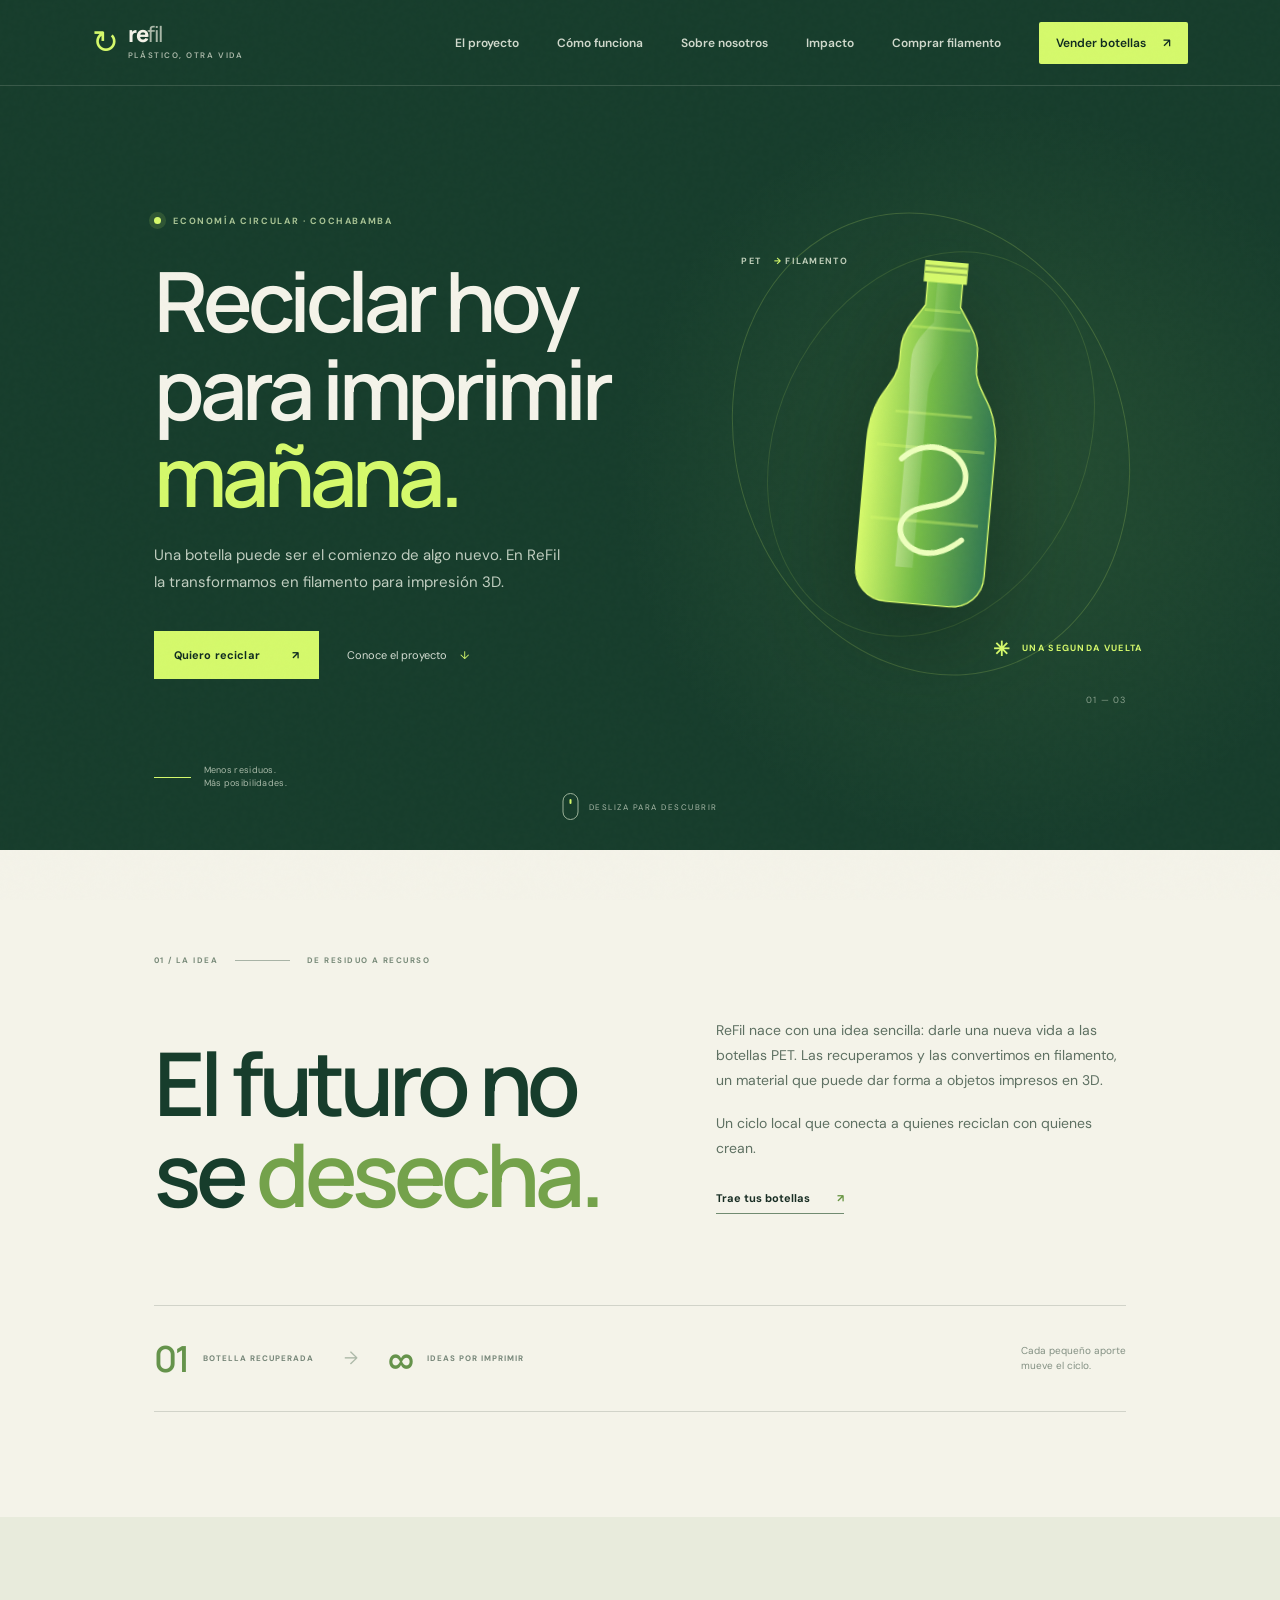
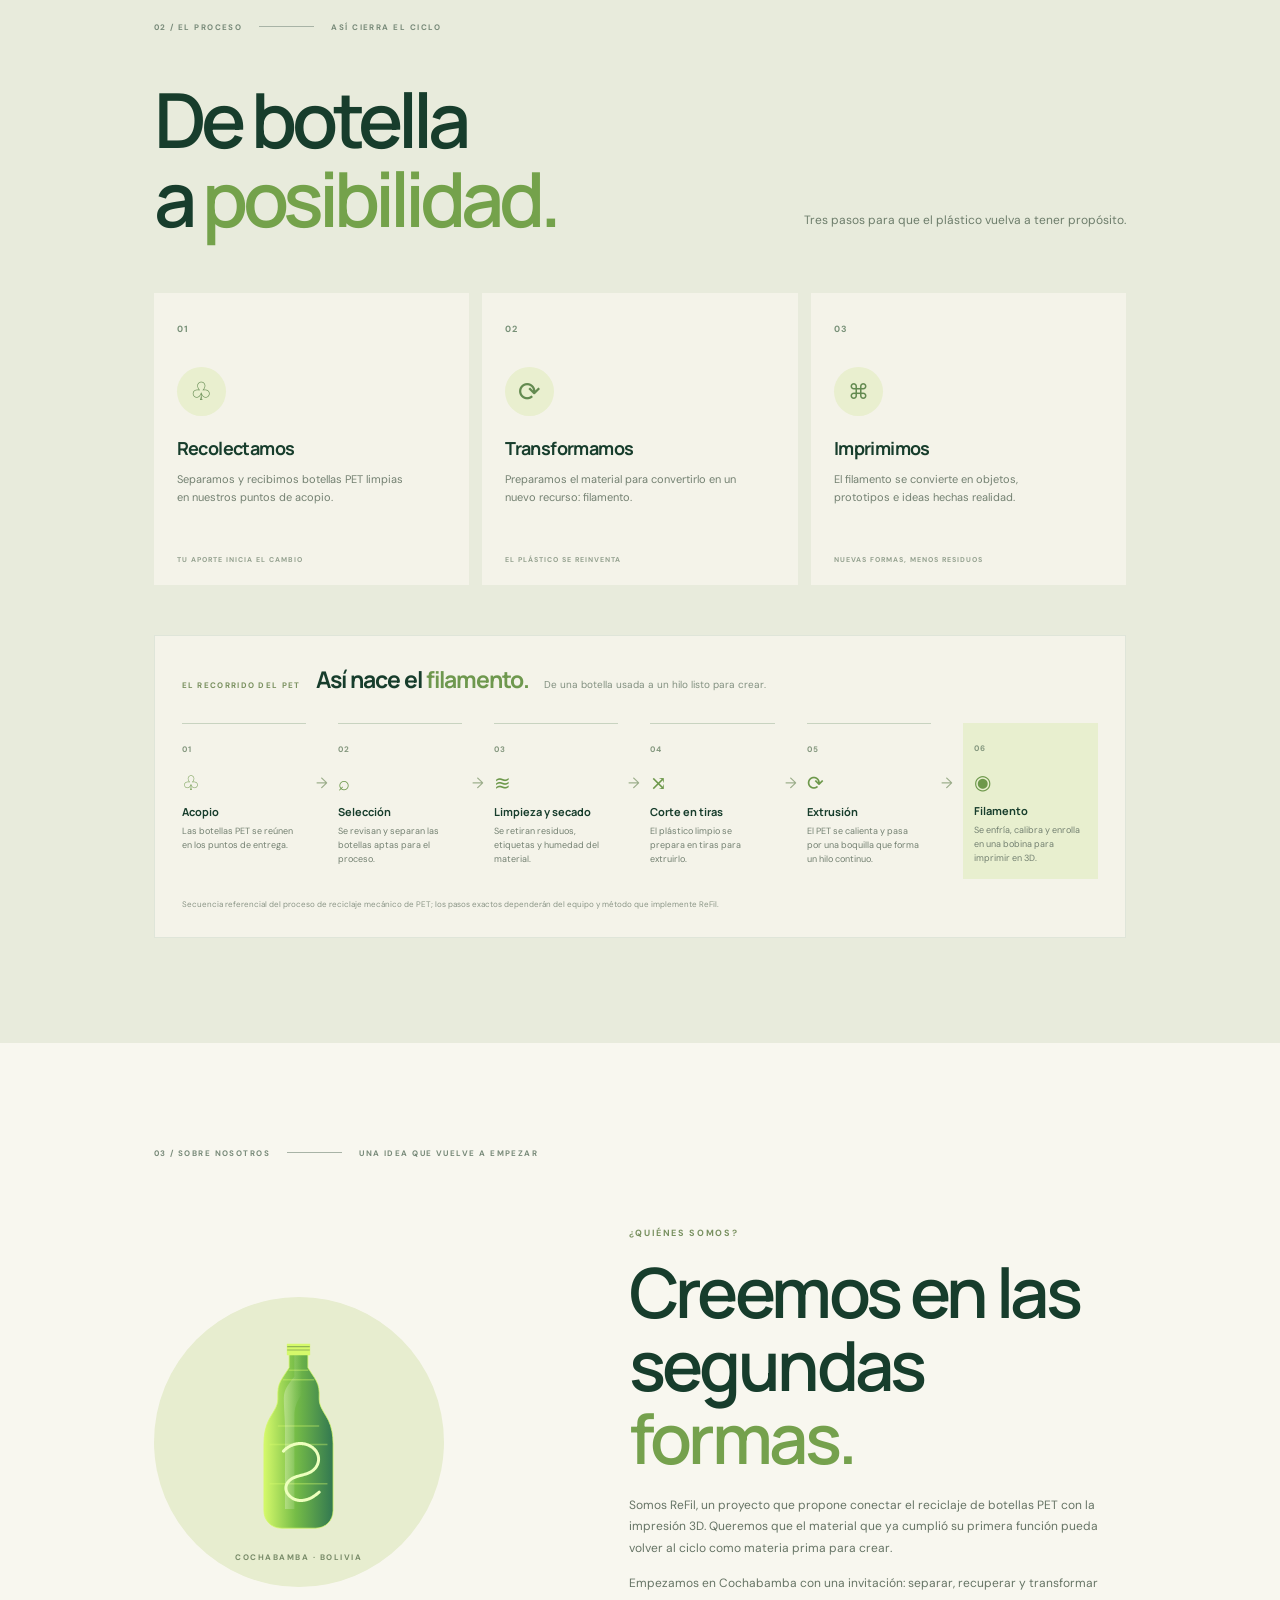
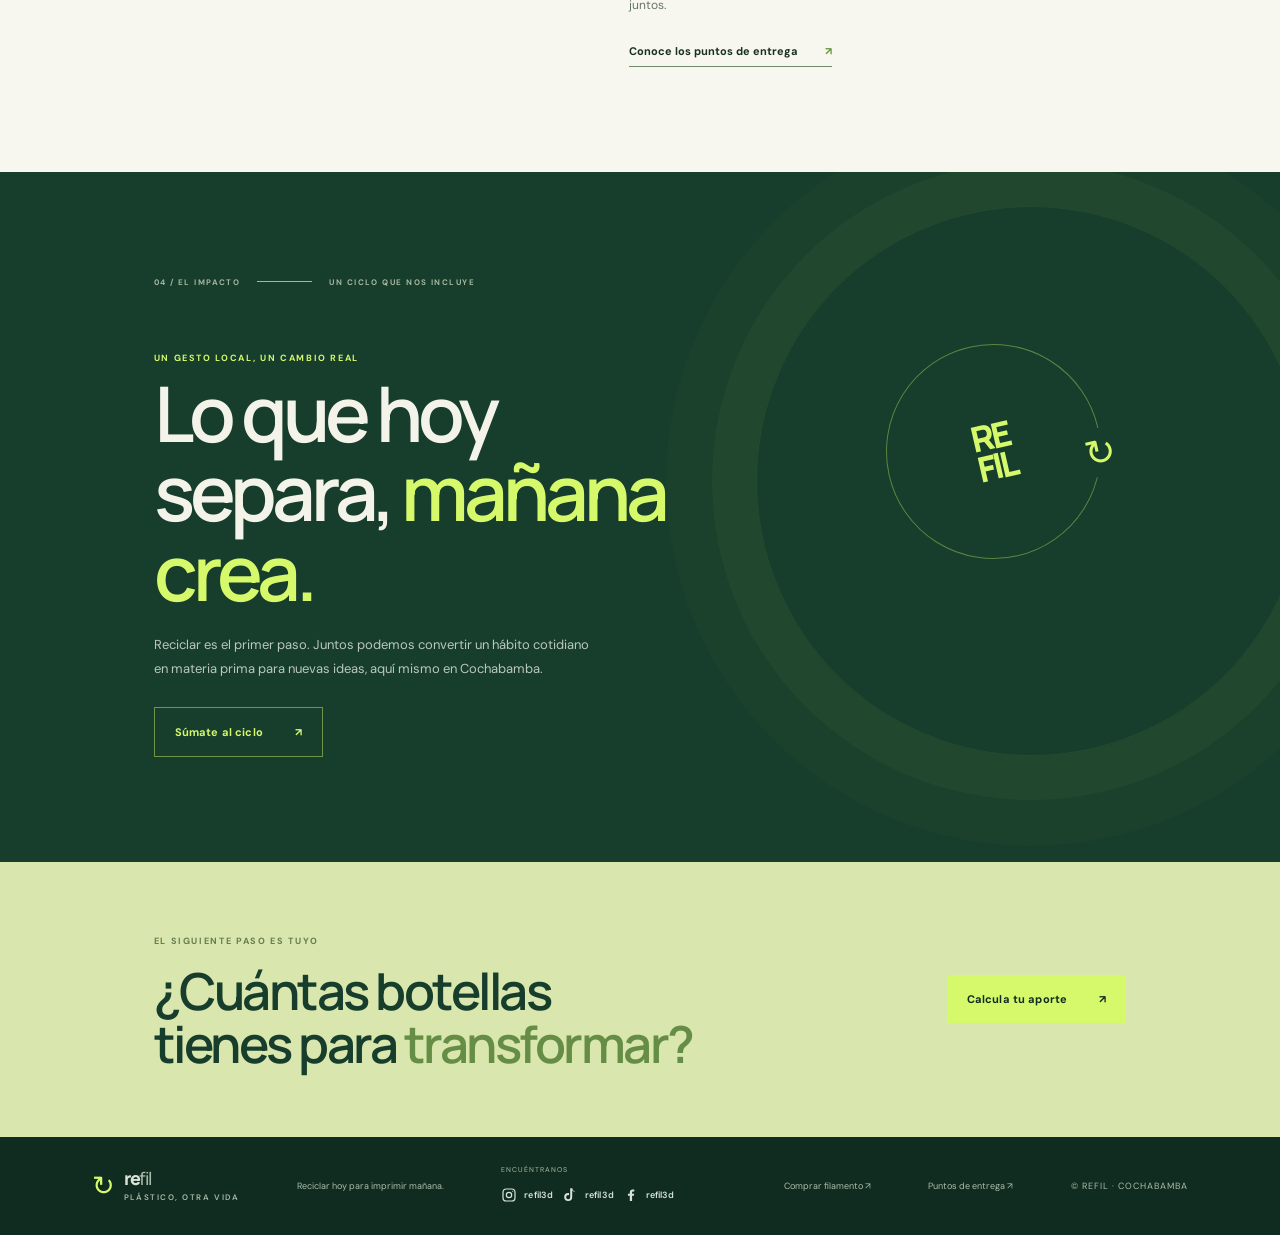
==== index.html @ 3dcbe70e "Publica sitio ReFil 3D" ====
<!doctype html>
<html lang="es">
<head>
  <meta charset="utf-8" />
  <meta name="viewport" content="width=device-width, initial-scale=1" />
  <meta name="theme-color" content="#173d2c" />
  <meta name="description" content="ReFil transforma botellas PET en filamento para impresión 3D. Recicla en Cochabamba y convierte tus residuos en nuevas ideas." />
  <title>ReFil — Reciclar hoy, imprimir mañana</title>
  <link rel="preconnect" href="https://fonts.googleapis.com" />
  <link rel="preconnect" href="https://fonts.gstatic.com" crossorigin />
  <link href="https://fonts.googleapis.com/css2?family=DM+Sans:wght@400;500;600;700&family=Manrope:wght@400;500;600;700;800&display=swap" rel="stylesheet" />
  <link rel="stylesheet" href="styles.css" />
  <link rel="stylesheet" href="extra.css" />
</head>
<body>
  <div class="grain" aria-hidden="true"></div>
  <header class="site-header">
    <a class="brand" href="index.html" aria-label="ReFil, inicio"><span class="brand-mark">↻</span><span>re<span class="brand-light">fil</span><small>PLÁSTICO, OTRA VIDA</small></span></a>
    <button class="menu-toggle" aria-label="Abrir menú" aria-expanded="false"><span></span><span></span></button>
    <nav class="main-nav" aria-label="Navegación principal">
      <a href="#proyecto">El proyecto</a><a href="#proceso">Cómo funciona</a><a href="#nosotros">Sobre nosotros</a><a href="#impacto">Impacto</a><a href="comprar.html">Comprar filamento</a><a class="nav-cta" href="vender.html">Vender botellas <span>↗</span></a>
    </nav>
  </header>
  <main>
    <section class="hero" id="inicio">
      <div class="hero-copy reveal">
        <p class="eyebrow"><span class="pulse-dot"></span> ECONOMÍA CIRCULAR · COCHABAMBA</p>
        <h1>Reciclar hoy<br />para imprimir <em>mañana.</em></h1>
        <p class="hero-lede">Una botella puede ser el comienzo de algo nuevo. En ReFil la transformamos en filamento para impresión 3D.</p>
        <div class="hero-actions"><a class="button button-lime" href="vender.html">Quiero reciclar <span>↗</span></a><a class="text-link" href="#proyecto">Conoce el proyecto <span>↓</span></a></div>
        <div class="hero-note"><span class="note-line"></span><span>Menos residuos.<br />Más posibilidades.</span></div>
      </div>
      <div class="hero-art reveal" aria-label="Ilustración de una botella transformándose en filamento de impresión 3D">
        <div class="art-orbit orbit-one"></div><div class="art-orbit orbit-two"></div>
        <div class="art-label label-top">PET <span>→</span> FILAMENTO</div>
        <svg class="bottle-art" viewBox="0 0 300 540" role="img" aria-label="Botella verde reciclable">
          <defs><linearGradient id="bottle" x1="0" x2="1"><stop stop-color="#d5f96b"/><stop offset=".46" stop-color="#75bc47"/><stop offset="1" stop-color="#327851"/></linearGradient><linearGradient id="shine" x1="0" x2="1"><stop stop-color="#fff" stop-opacity=".52"/><stop offset="1" stop-color="#fff" stop-opacity="0"/></linearGradient></defs>
          <path d="M125 25h50v46l17 26c8 12 13 25 13 40v17c0 22 16 39 25 58 8 17 12 38 12 61v178c0 27-20 47-47 47H105c-27 0-47-20-47-47V273c0-23 4-44 12-61 9-19 25-36 25-58v-17c0-15 5-28 13-40l17-26V25Z" fill="url(#bottle)" stroke="#d5f96b" stroke-width="2"/>
          <path d="M124 78h52M108 103h84M95 226h110M73 275h154M73 380h154" fill="none" stroke="#d5f96b" stroke-opacity=".38" stroke-width="4"/>
          <path d="M111 152c0-23 12-38 28-57V25h20v115c-14 21-20 37-20 58v249h-25V230c0-27-3-45-3-78Z" fill="url(#shine)" opacity=".55"/>
          <path d="M119 7h62v31h-62z" rx="6" fill="#d5f96b"/><path d="M120 15h60M120 24h60" stroke="#173d2c" stroke-opacity=".36" stroke-width="3"/>
          <path d="M110 293c21-23 55-27 78-9 20 16 20 42 3 58-19 18-51 13-67 31-19 21 1 48 27 51 22 2 39-9 54-22" fill="none" stroke="#edffbd" stroke-width="8" stroke-linecap="round" stroke-dasharray="2 1"/>
        </svg>
        <div class="art-label label-bottom"><span class="spark">✳</span> UNA SEGUNDA VUELTA</div>
        <div class="art-index">01 — 03</div>
      </div>
      <a href="#proyecto" class="scroll-cue"><span></span> DESLIZA PARA DESCUBRIR</a>
    </section>
    <section class="intro-section section-pad" id="proyecto">
      <div class="section-kicker reveal"><span>01 / LA IDEA</span><span class="kicker-rule"></span><span>DE RESIDUO A RECURSO</span></div>
      <div class="intro-grid"><h2 class="reveal">El futuro no<br />se <em>desecha.</em></h2><div class="intro-text reveal"><p>ReFil nace con una idea sencilla: darle una nueva vida a las botellas PET. Las recuperamos y las convertimos en filamento, un material que puede dar forma a objetos impresos en 3D.</p><p>Un ciclo local que conecta a quienes reciclan con quienes crean.</p><a href="vender.html" class="arrow-link">Trae tus botellas <span>↗</span></a></div></div>
      <div class="stat-strip reveal"><div><span class="stat-number">01</span><span class="stat-caption">BOTELLA RECUPERADA</span></div><span class="stat-arrow">→</span><div><span class="stat-number">∞</span><span class="stat-caption">IDEAS POR IMPRIMIR</span></div><div class="stat-side">Cada pequeño aporte<br />mueve el ciclo.</div></div>
    </section>
    <section class="process-section section-pad" id="proceso">
      <div class="section-kicker reveal"><span>02 / EL PROCESO</span><span class="kicker-rule"></span><span>ASÍ CIERRA EL CICLO</span></div>
      <div class="process-heading reveal"><h2>De botella<br />a <em>posibilidad.</em></h2><p>Tres pasos para que el plástico vuelva a tener propósito.</p></div>
      <div class="process-grid">
        <article class="process-card reveal"><span class="process-num">01</span><div class="process-icon bottle-icon">♧</div><h3>Recolectamos</h3><p>Separamos y recibimos botellas PET limpias en nuestros puntos de acopio.</p><span class="card-foot">TU APORTE INICIA EL CAMBIO</span></article>
        <article class="process-card reveal"><span class="process-num">02</span><div class="process-icon">⟳</div><h3>Transformamos</h3><p>Preparamos el material para convertirlo en un nuevo recurso: filamento.</p><span class="card-foot">EL PLÁSTICO SE REINVENTA</span></article>
        <article class="process-card reveal"><span class="process-num">03</span><div class="process-icon print-icon">⌘</div><h3>Imprimimos</h3><p>El filamento se convierte en objetos, prototipos e ideas hechas realidad.</p><span class="card-foot">NUEVAS FORMAS, MENOS RESIDUOS</span></article>
      </div>
      <div class="bottle-journey reveal">
        <div class="journey-heading"><span class="journey-tag">EL RECORRIDO DEL PET</span><h3>Así nace el <em>filamento.</em></h3><p>De una botella usada a un hilo listo para crear.</p></div>
        <div class="journey-track">
          <article class="journey-step"><span class="journey-number">01</span><span class="journey-symbol">♧</span><h4>Acopio</h4><p>Las botellas PET se reúnen en los puntos de entrega.</p></article><span class="journey-arrow">→</span>
          <article class="journey-step"><span class="journey-number">02</span><span class="journey-symbol">⌕</span><h4>Selección</h4><p>Se revisan y separan las botellas aptas para el proceso.</p></article><span class="journey-arrow">→</span>
          <article class="journey-step"><span class="journey-number">03</span><span class="journey-symbol">≋</span><h4>Limpieza y secado</h4><p>Se retiran residuos, etiquetas y humedad del material.</p></article><span class="journey-arrow">→</span>
          <article class="journey-step"><span class="journey-number">04</span><span class="journey-symbol">⤨</span><h4>Corte en tiras</h4><p>El plástico limpio se prepara en tiras para extruirlo.</p></article><span class="journey-arrow">→</span>
          <article class="journey-step"><span class="journey-number">05</span><span class="journey-symbol">⟳</span><h4>Extrusión</h4><p>El PET se calienta y pasa por una boquilla que forma un hilo continuo.</p></article><span class="journey-arrow">→</span>
          <article class="journey-step journey-finish"><span class="journey-number">06</span><span class="journey-symbol">◉</span><h4>Filamento</h4><p>Se enfría, calibra y enrolla en una bobina para imprimir en 3D.</p></article>
        </div>
        <p class="journey-note">Secuencia referencial del proceso de reciclaje mecánico de PET; los pasos exactos dependerán del equipo y método que implemente ReFil.</p>
      </div>
    </section>
    <section class="about-section section-pad" id="nosotros">
      <div class="section-kicker reveal"><span>03 / SOBRE NOSOTROS</span><span class="kicker-rule"></span><span>UNA IDEA QUE VUELVE A EMPEZAR</span></div>
      <div class="about-grid"><div class="about-mark reveal"><svg class="about-logo" viewBox="0 0 300 540" role="img" aria-label="Botella ReFil, como en la portada"><defs><linearGradient id="aboutBottle" x1="0" x2="1"><stop stop-color="#d5f96b"/><stop offset=".46" stop-color="#75bc47"/><stop offset="1" stop-color="#327851"/></linearGradient><linearGradient id="aboutShine" x1="0" x2="1"><stop stop-color="#fff" stop-opacity=".52"/><stop offset="1" stop-color="#fff" stop-opacity="0"/></linearGradient></defs><path d="M125 25h50v46l17 26c8 12 13 25 13 40v17c0 22 16 39 25 58 8 17 12 38 12 61v178c0 27-20 47-47 47H105c-27 0-47-20-47-47V273c0-23 4-44 12-61 9-19 25-36 25-58v-17c0-15 5-28 13-40l17-26V25Z" fill="url(#aboutBottle)" stroke="#d5f96b" stroke-width="2"/><path d="M124 78h52M108 103h84M95 226h110M73 275h154M73 380h154" fill="none" stroke="#d5f96b" stroke-opacity=".38" stroke-width="4"/><path d="M111 152c0-23 12-38 28-57V25h20v115c-14 21-20 37-20 58v249h-25V230c0-27-3-45-3-78Z" fill="url(#aboutShine)" opacity=".55"/><path d="M119 7h62v31h-62z" rx="6" fill="#d5f96b"/><path d="M120 15h60M120 24h60" stroke="#173d2c" stroke-opacity=".36" stroke-width="3"/><path d="M110 293c21-23 55-27 78-9 20 16 20 42 3 58-19 18-51 13-67 31-19 21 1 48 27 51 22 2 39-9 54-22" fill="none" stroke="#edffbd" stroke-width="8" stroke-linecap="round" stroke-dasharray="2 1"/></svg><small>COCHABAMBA · BOLIVIA</small></div><div class="about-copy reveal"><p class="eyebrow">¿QUIÉNES SOMOS?</p><h2>Creemos en las<br />segundas <em>formas.</em></h2><p>Somos ReFil, un proyecto que propone conectar el reciclaje de botellas PET con la impresión 3D. Queremos que el material que ya cumplió su primera función pueda volver al ciclo como materia prima para crear.</p><p>Empezamos en Cochabamba con una invitación: separar, recuperar y transformar juntos.</p><a class="arrow-link" href="vender.html">Conoce los puntos de entrega <span>↗</span></a></div></div>
    </section>
    <section class="impact-section section-pad" id="impacto"><div class="impact-orb"></div><div class="section-kicker reveal"><span>04 / EL IMPACTO</span><span class="kicker-rule"></span><span>UN CICLO QUE NOS INCLUYE</span></div><div class="impact-content reveal"><p class="eyebrow">UN GESTO LOCAL, UN CAMBIO REAL</p><h2>Lo que hoy<br />separa, <em>mañana crea.</em></h2><p>Reciclar es el primer paso. Juntos podemos convertir un hábito cotidiano en materia prima para nuevas ideas, aquí mismo en Cochabamba.</p><a class="button button-dark" href="vender.html">Súmate al ciclo <span>↗</span></a></div><div class="impact-stamp">RE<br />FIL<br /><span>↻</span></div></section>
    <section class="cta-band"><div><span class="eyebrow">EL SIGUIENTE PASO ES TUYO</span><h2>¿Cuántas botellas<br />tienes para <em>transformar?</em></h2></div><a class="button button-lime" href="vender.html">Calcula tu aporte <span>↗</span></a></section>
  </main>
  <footer class="site-footer"><a class="brand" href="#inicio"><span class="brand-mark">↻</span><span>re<span class="brand-light">fil</span><small>PLÁSTICO, OTRA VIDA</small></span></a><span>Reciclar hoy para imprimir mañana.</span><div class="social-links"><span>ENCUÉNTRANOS</span><a class="social-account" href="https://instagram.com/refil3d" aria-label="Instagram ReFil 3D"><svg viewBox="0 0 24 24" aria-hidden="true"><rect x="3" y="3" width="18" height="18" rx="5"/><circle cx="12" cy="12" r="4"/><circle class="social-dot" cx="17.5" cy="6.5" r=".8"/></svg><span>refil3d</span></a><a class="social-account" href="https://tiktok.com/@refil3d" aria-label="TikTok ReFil 3D"><svg viewBox="0 0 24 24" aria-hidden="true"><path d="M19.6 7.1a7 7 0 0 1-4.3-2V15a6 6 0 1 1-6-6c.4 0 .8 0 1.2.1v3.4a3 3 0 1 0 1.8 2.8V2h3.2c.2 2.6 1.8 4.4 4.1 4.8v.3Z"/></svg><span>refil3d</span></a><a class="social-account" href="https://facebook.com/refil3d" aria-label="Facebook ReFil 3D"><svg viewBox="0 0 24 24" aria-hidden="true"><path d="M13.6 21v-8h2.7l.4-3h-3.1V8.1c0-.9.3-1.5 1.6-1.5h1.7V3.9c-.3 0-1.3-.1-2.5-.1-2.5 0-4.2 1.5-4.2 4.3V10H7.4v3h2.8v8h3.4Z"/></svg><span>refil3d</span></a></div><a href="comprar.html">Comprar filamento ↗</a><a href="vender.html">Puntos de entrega ↗</a><span class="footer-copy">© REFIL · COCHABAMBA</span></footer>
  <script src="app.js"></script>
</body>
</html>
---- styles.css ----
:root{--forest:#173d2c;--deep:#102c20;--green:#286b47;--lime:#d5f96b;--paper:#f4f3e9;--ink:#192e24;--muted:#9aaa9a;--line:rgba(25,46,36,.16);--sans:'DM Sans',sans-serif;--display:'Manrope',sans-serif}*{box-sizing:border-box}html{scroll-behavior:smooth;scroll-padding-top:90px}body{margin:0;background:var(--paper);color:var(--ink);font-family:var(--sans);-webkit-font-smoothing:antialiased}a{color:inherit;text-decoration:none}.grain{position:fixed;inset:0;pointer-events:none;z-index:20;opacity:.045;background-image:url("data:image/svg+xml,%3Csvg viewBox='0 0 180 180' xmlns='http://www.w3.org/2000/svg'%3E%3Cfilter id='n'%3E%3CfeTurbulence type='fractalNoise' baseFrequency='.92' numOctaves='3' stitchTiles='stitch'/%3E%3C/filter%3E%3Crect width='100%25' height='100%25' filter='url(%23n)' opacity='.38'/%3E%3C/svg%3E")}.site-header{height:86px;padding:0 7.2%;display:flex;align-items:center;justify-content:space-between;position:absolute;z-index:5;top:0;left:0;width:100%;border-bottom:1px solid rgba(241,246,231,.15);color:#f4f3e9}.brand{display:inline-flex;align-items:center;gap:10px;font-family:var(--display);font-weight:800;font-size:22px;letter-spacing:-1.3px;line-height:.9}.brand-mark{font-family:var(--sans);font-size:32px;color:var(--lime);font-weight:400}.brand-light{font-weight:500;color:#a9b8a8}.brand small{display:block;font:600 8px var(--sans);letter-spacing:1.55px;margin-top:5px;color:#a9b8a8}.main-nav{display:flex;align-items:center;gap:38px;font-size:12px;font-weight:600}.main-nav>a:not(.nav-cta){color:#d0d9cc;transition:color .2s}.main-nav>a:hover{color:var(--lime)}.nav-cta{background:var(--lime);color:var(--deep);padding:13px 17px;border-radius:2px}.nav-cta span{margin-left:14px}.menu-toggle{display:none}.hero{min-height:760px;height:min(850px,100svh);background:var(--forest);color:var(--paper);display:grid;grid-template-columns:1.1fr .9fr;padding:150px 12% 105px;position:relative;overflow:hidden}.hero:after{content:'';position:absolute;width:780px;height:780px;right:-8%;top:10%;border-radius:50%;background:radial-gradient(circle,rgba(130,186,89,.14),transparent 68%);pointer-events:none}.hero-copy{align-self:center;max-width:600px;position:relative;z-index:2;margin-top:-10px}.eyebrow{font-size:9px;letter-spacing:1.65px;font-weight:700;color:#a8c394}.pulse-dot{display:inline-block;width:7px;height:7px;background:var(--lime);border-radius:50%;margin-right:9px;box-shadow:0 0 0 5px #d5f96b20}.hero h1,.intro-grid h2,.process-heading h2,.impact-content h2,.cta-band h2{font:600 clamp(50px,6.5vw,88px)/1.05 var(--display);letter-spacing:-5px;margin:30px 0 22px}.hero h1 em,.intro-grid h2 em,.process-heading h2 em,.impact-content h2 em,.cta-band h2 em{font-style:normal;color:var(--lime)}.hero-lede{font-size:15px;line-height:1.8;color:#c0cec0;max-width:410px}.hero-actions{display:flex;align-items:center;gap:28px;margin-top:35px}.button{font-size:11px;font-weight:700;letter-spacing:.15px;display:inline-flex;align-items:center;gap:32px;padding:17px 20px;transition:transform .2s,background .2s}.button:hover{transform:translateY(-3px)}.button-lime{background:var(--lime);color:var(--deep)}.button-lime:hover{background:#e2ff92}.text-link{font-size:11px;color:#d5ded3}.text-link span{margin-left:10px;color:var(--lime)}.hero-note{position:absolute;bottom:-112px;display:flex;align-items:center;gap:13px;font-size:9px;line-height:1.5;color:#a8b9a8;letter-spacing:.3px}.note-line{height:1px;width:37px;background:var(--lime)}.hero-art{align-self:center;justify-self:end;width:min(390px,100%);height:520px;position:relative;z-index:1;margin:4px 0 0 20px}.art-orbit{position:absolute;border:1px solid #d5f96b30;border-radius:50%;left:50%;top:49%;transform:translate(-50%,-50%) rotate(-18deg)}.orbit-one{width:390px;height:470px}.orbit-two{width:310px;height:400px;transform:translate(-50%,-50%) rotate(25deg);border-color:#d5f96b20}.bottle-art{position:absolute;width:210px;height:440px;top:35px;left:50%;transform:translateX(-50%) rotate(5deg);filter:drop-shadow(0 30px 50px #07150d75);animation:float 6s ease-in-out infinite}.art-label{position:absolute;font-size:9px;letter-spacing:1.3px;font-weight:700;color:#bfceb9}.label-top{top:65px;left:5px}.label-top span{padding-left:9px;color:var(--lime)}.label-bottom{bottom:48px;right:-16px;color:var(--lime)}.spark{font-size:20px;vertical-align:middle;margin-right:7px}.art-index{position:absolute;right:0;bottom:4px;font-size:9px;letter-spacing:1.2px;color:#89a18d}.scroll-cue{position:absolute;bottom:30px;left:50%;transform:translateX(-50%);font-size:8px;letter-spacing:1.5px;color:#a8b9a8;display:flex;align-items:center;gap:10px}.scroll-cue span{width:16px;height:27px;border:1px solid #9db39a;border-radius:12px;position:relative}.scroll-cue span:after{content:'';position:absolute;left:6px;top:5px;width:2px;height:5px;background:var(--lime);border-radius:2px;animation:scroll 1.6s infinite}.section-pad{padding:105px 12%}.intro-section{background:var(--paper)}.section-kicker{display:flex;align-items:center;gap:17px;font-size:8px;letter-spacing:1.45px;font-weight:700;color:#788a79}.kicker-rule{display:block;width:55px;height:1px;background:#a8b3a6}.intro-grid{display:grid;grid-template-columns:1.1fr .9fr;align-items:end;gap:60px;margin-top:53px}.intro-grid h2,.process-heading h2,.impact-content h2{font-size:clamp(55px,7vw,88px);color:var(--forest);margin:0;line-height:1.04}.intro-grid h2 em,.process-heading h2 em{color:#74a24b}.intro-text{max-width:420px;padding-bottom:6px}.intro-text p{font-size:14px;line-height:1.8;color:#5e7062;margin:0 0 17px}.arrow-link{display:inline-flex;gap:27px;font-weight:700;font-size:11px;margin-top:13px;border-bottom:1px solid #718b71;padding-bottom:8px}.arrow-link span{color:#689542}.stat-strip{margin-top:85px;border-top:1px solid var(--line);border-bottom:1px solid var(--line);padding:28px 0;display:flex;align-items:center;gap:30px}.stat-strip>div:not(.stat-side){display:flex;align-items:center;gap:15px}.stat-number{font:600 36px var(--display);letter-spacing:-2px;color:#65934b}.stat-caption{font-size:8px;letter-spacing:1px;font-weight:700;color:#768678}.stat-arrow{font-size:18px;color:#adb9a9}.stat-side{margin-left:auto;font-size:10px;line-height:1.5;color:#839083}.process-section{background:#e8ebdc}.process-heading{display:flex;align-items:end;justify-content:space-between;margin-top:48px}.process-heading h2{font-size:clamp(50px,6vw,76px)}.process-heading>p{font-size:12px;color:#6d7d6b;margin:0 0 10px}.process-grid{display:grid;grid-template-columns:repeat(3,1fr);gap:13px;margin-top:55px}.process-card{min-height:292px;padding:23px;background:#f4f3e9;position:relative;transition:transform .3s}.process-card:hover{transform:translateY(-7px)}.process-num{font-size:9px;font-weight:700;letter-spacing:1px;color:#779077}.process-icon{display:flex;align-items:center;justify-content:center;width:49px;height:49px;margin:30px 0 20px;border-radius:50%;font-size:27px;color:#638a50;background:#e9efcf}.bottle-icon{font-size:25px}.print-icon{font-size:21px}.process-card h3{font:700 18px var(--display);letter-spacing:-.6px;margin:0 0 10px;color:var(--forest)}.process-card p{font-size:11px;line-height:1.65;color:#738071;max-width:235px;margin:0}.card-foot{position:absolute;bottom:21px;left:23px;font-size:7px;letter-spacing:1px;font-weight:700;color:#94a18f}.impact-section{min-height:550px;background:var(--forest);color:var(--paper);position:relative;overflow:hidden}.impact-section .section-kicker{color:#a5b79d}.impact-content{max-width:600px;position:relative;z-index:1;margin-top:65px}.impact-content h2{font-size:clamp(53px,6vw,78px);color:var(--paper)}.impact-content>p:not(.eyebrow){font-size:13px;line-height:1.8;color:#bbc9ba;max-width:440px;margin:21px 0 27px}.impact-content .eyebrow{color:var(--lime)}.button-dark{border:1px solid #d5f96b75;color:var(--lime)}.impact-stamp{position:absolute;right:14%;top:25%;width:215px;height:215px;border:1px solid #d5f96b60;border-radius:50%;display:flex;align-items:center;justify-content:center;text-align:center;font:800 35px/.83 var(--display);letter-spacing:-3px;color:#d5f96b;transform:rotate(-13deg)}.impact-stamp span{position:absolute;font:400 37px var(--sans);right:-10px;top:50%;background:var(--forest)}.impact-orb{position:absolute;width:550px;height:550px;right:-2%;top:5%;border-radius:50%;border:1px solid #d5f96b12;box-shadow:0 0 0 44px #d5f96b08,0 0 0 90px #d5f96b05}.cta-band{padding:66px 12%;background:#d9e6ad;display:flex;justify-content:space-between;align-items:center;gap:30px}.cta-band .eyebrow{color:#657e50}.cta-band h2{font-size:clamp(34px,4vw,51px);letter-spacing:-2.5px;color:var(--forest);margin:15px 0 0}.cta-band h2 em{color:#658d46}.site-footer{padding:28px 7.2%;display:flex;align-items:center;justify-content:space-between;gap:20px;background:#102c20;color:#dbe3d5}.site-footer .brand{font-size:18px}.site-footer .brand-mark{font-size:27px}.site-footer>span,.site-footer>a:not(.brand){font-size:9px;color:#adbdab}.footer-copy{letter-spacing:1px}.reveal{opacity:0;transform:translateY(22px);transition:opacity .8s ease,transform .8s cubic-bezier(.2,.7,.2,1)}.reveal.visible{opacity:1;transform:translateY(0)}@keyframes float{0%,100%{transform:translateX(-50%) rotate(5deg) translateY(0)}50%{transform:translateX(-50%) rotate(2deg) translateY(-12px)}}@keyframes scroll{0%{opacity:0;transform:translateY(0)}40%{opacity:1}100%{opacity:0;transform:translateY(9px)}}
/* Collection page */
.collection-page{background:var(--paper)}.collection-header{background:var(--forest);position:relative}.collection-hero{background:var(--forest);color:var(--paper);padding:78px 12% 74px;position:relative;overflow:hidden}.collection-hero:after{content:'↻';position:absolute;right:10%;top:-97px;font-size:350px;color:#d5f96b0b;line-height:1}.collection-hero .eyebrow{color:#b8ccaa}.collection-hero h1{font:600 clamp(47px,6vw,76px)/1.05 var(--display);letter-spacing:-4px;margin:24px 0 16px;position:relative;z-index:1}.collection-hero h1 em{font-style:normal;color:var(--lime)}.collection-hero>p{max-width:520px;color:#c0cec0;font-size:13px;line-height:1.8;margin:0;position:relative;z-index:1}.crumb{font-size:9px;color:#a3b59e;margin-bottom:32px}.crumb a{color:var(--lime)}.sell-layout{display:grid;grid-template-columns:1fr .85fr;gap:55px;padding:70px 12% 90px;align-items:start}.calc-card{background:#fffef8;padding:30px;box-shadow:0 16px 50px #173d2c0c}.card-top{display:flex;justify-content:space-between;align-items:start}.card-top h2{font:700 23px var(--display);letter-spacing:-1px;margin:0 0 7px;color:var(--forest)}.card-top p{font-size:11px;color:#849184;margin:0}.round-icon{width:38px;height:38px;border-radius:50%;display:grid;place-items:center;background:#e9efcf;color:#64884a;font-size:21px}.field-label{display:block;font-size:10px;font-weight:700;margin:29px 0 10px;color:#45594a}.kg-field{display:flex;align-items:center;border:1px solid #dce3d6;background:#f9faf3;padding:0 16px;height:66px}.kg-field input{border:0;outline:0;background:none;font:600 29px var(--display);color:var(--forest);width:100%;min-width:0}.kg-field input::placeholder{color:#b7c0b4}.kg-field span{font-size:12px;color:#7e8b7e}.quick-weights{display:flex;gap:8px;margin-top:10px}.quick-weights button{border:1px solid #dfe5d9;background:transparent;padding:7px 12px;font:600 9px var(--sans);color:#647464;cursor:pointer}.quick-weights button:hover{border-color:#75a64c;color:#456d31}.calc-result{background:var(--forest);color:var(--paper);margin-top:25px;padding:20px 22px;display:flex;align-items:center;justify-content:space-between}.calc-result small{display:block;font-size:8px;letter-spacing:1px;color:#bac9b5;margin-bottom:7px}.calc-result strong{font:700 31px var(--display);letter-spacing:-1px;color:var(--lime)}.calc-result .result-icon{font-size:28px;color:#a3c57c}.rate-note{font-size:9px;color:#879286;line-height:1.6;margin:13px 0 0}.calc-footnote{padding-top:17px;margin-top:16px;border-top:1px solid #e4e8de;font-size:9px;line-height:1.6;color:#879286}.locations{padding-top:6px}.locations .eyebrow{color:#79905f}.locations h2{font:700 28px var(--display);letter-spacing:-1.4px;color:var(--forest);margin:14px 0 10px}.locations-intro{font-size:11px;line-height:1.7;color:#768477;margin:0 0 22px}.location-card{display:grid;grid-template-columns:42px 1fr 20px;gap:14px;align-items:start;padding:18px 0;border-top:1px solid var(--line)}.location-pin{height:39px;width:39px;border-radius:50%;background:#e5edcf;display:grid;place-items:center;color:#62884c;font-size:17px}.location-card h3{font:700 14px var(--display);color:var(--forest);margin:1px 0 5px}.location-card p{font-size:10px;line-height:1.6;color:#718071;margin:0}.location-card a{font-size:16px;color:#6a954f}.proposal-note{margin-top:12px;padding:13px 14px;background:#e9efdc;font-size:9px;line-height:1.6;color:#657661}.proposal-note strong{color:#486640}.map-link{display:inline-block;margin-top:7px;font-size:9px!important;font-weight:700;color:#5f8944!important;text-decoration:underline;text-underline-offset:3px}.collection-bottom{background:#e8ebdc;padding:39px 12%;display:flex;justify-content:space-between;align-items:center;gap:20px}.collection-bottom p{font:600 22px var(--display);letter-spacing:-1px;color:var(--forest);margin:0}.collection-bottom p em{font-style:normal;color:#6e984e}.collection-bottom .text-link{color:#506651}.collection-bottom .text-link span{color:#6b934b}
@media(max-width:850px){.site-header{padding:0 6%;height:74px}.main-nav{gap:19px;font-size:10px}.hero{padding:130px 8% 90px;grid-template-columns:1fr  .8fr;min-height:690px}.hero h1{font-size:clamp(52px,8vw,74px);letter-spacing:-3.5px}.hero-art{transform:scale(.85);transform-origin:center right;margin-left:0}.section-pad{padding:85px 8%}.intro-grid{gap:25px}.process-grid{gap:9px}.process-card{padding:18px;min-height:300px}.card-foot{left:18px;font-size:6px}.impact-stamp{right:9%;transform:scale(.8) rotate(-13deg)}.cta-band{padding:55px 8%}.sell-layout{padding:60px 8%;gap:32px}.collection-hero{padding-left:8%;padding-right:8%}.collection-bottom{padding-left:8%;padding-right:8%}.site-footer{padding-left:6%;padding-right:6%}}
@media(max-width:620px){html{scroll-padding-top:70px}.site-header{height:70px;padding:0 6%}.brand{font-size:20px}.menu-toggle{display:flex;flex-direction:column;gap:5px;border:0;background:none;padding:10px}.menu-toggle span{width:23px;height:1px;background:var(--lime)}.main-nav{display:none;position:absolute;top:69px;left:0;width:100%;padding:20px 6% 24px;background:var(--forest);flex-direction:column;align-items:stretch;gap:20px;border-top:1px solid #ffffff1b}.main-nav.open{display:flex}.main-nav>a{font-size:12px}.nav-cta{align-self:flex-start}.hero{display:block;height:auto;min-height:760px;padding:130px 7% 80px}.hero-copy{margin:0}.hero h1{font-size:clamp(53px,14vw,75px);letter-spacing:-3.8px;margin-top:25px}.hero-lede{font-size:13px;max-width:340px}.hero-actions{gap:17px;margin-top:26px}.button{padding:15px 16px;gap:18px;font-size:10px}.text-link{font-size:10px}.hero-note{display:none}.hero-art{width:270px;height:330px;position:absolute;right:3%;bottom:48px;transform:scale(.7);transform-origin:bottom right}.bottle-art{height:420px;top:-15px}.orbit-one{width:360px;height:400px}.orbit-two{width:280px;height:340px}.label-top{top:10px;left:-40px}.label-bottom{bottom:6px;right:-30px}.art-index{right:-15px;bottom:-23px}.scroll-cue{bottom:16px;white-space:nowrap}.section-pad{padding:69px 7%}.section-kicker{font-size:7px;gap:10px}.kicker-rule{width:30px}.intro-grid{grid-template-columns:1fr;gap:22px;margin-top:35px}.intro-grid h2,.process-heading h2{font-size:59px;letter-spacing:-3.5px}.intro-text p{font-size:12px}.stat-strip{margin-top:50px;gap:12px;justify-content:space-between}.stat-strip>div:not(.stat-side){gap:8px}.stat-number{font-size:30px}.stat-caption{font-size:6px;max-width:70px;line-height:1.4}.stat-arrow{font-size:14px}.stat-side{display:none}.process-heading{display:block;margin-top:35px}.process-heading>p{font-size:11px;margin-top:18px}.process-grid{grid-template-columns:1fr;margin-top:30px;gap:10px}.process-card{min-height:230px;padding:20px}.process-icon{margin:18px 0 14px}.card-foot{left:20px;bottom:17px;font-size:7px}.impact-section{min-height:530px}.impact-content{margin-top:48px}.impact-content h2{font-size:52px;letter-spacing:-3px}.impact-content>p:not(.eyebrow){font-size:12px;max-width:330px}.impact-stamp{right:-22px;top:48px;transform:scale(.53) rotate(-13deg);transform-origin:top right;opacity:.7}.impact-orb{right:-290px;top:20%}.cta-band{padding:43px 7%;align-items:flex-start;flex-direction:column;gap:23px}.cta-band h2{font-size:36px;letter-spacing:-2px}.site-footer{display:grid;grid-template-columns:1fr 1fr;padding:24px 7%;row-gap:18px}.site-footer>span,.site-footer>a:not(.brand){font-size:8px}.footer-copy{text-align:right}.collection-hero{padding:47px 7% 55px}.collection-hero h1{font-size:54px;letter-spacing:-3px}.collection-hero>p{font-size:12px}.collection-hero:after{right:-100px;top:40px;font-size:230px}.sell-layout{grid-template-columns:1fr;padding:42px 7% 62px;gap:44px}.calc-card{padding:22px}.card-top h2{font-size:21px}.calc-result strong{font-size:29px}.locations h2{font-size:26px}.collection-bottom{padding:30px 7%;align-items:flex-start;flex-direction:column}.collection-bottom p{font-size:20px}.collection-header .brand{font-size:20px}}
@media(prefers-reduced-motion:reduce){*,*::before,*::after{scroll-behavior:auto!important;animation-duration:.01ms!important;animation-iteration-count:1!important;transition-duration:.01ms!important}.reveal{opacity:1;transform:none}}
---- extra.css ----
.bottle-journey{margin-top:50px;padding:27px;background:#f4f3e9;border:1px solid #dfe5d9}.journey-heading{display:flex;align-items:baseline;gap:15px;flex-wrap:wrap}.journey-tag{font-size:8px;letter-spacing:1.3px;font-weight:700;color:#79905f}.journey-heading h3{font:700 23px var(--display);letter-spacing:-1px;color:var(--forest);margin:0}.journey-heading h3 em{font-style:normal;color:#6e984e}.journey-heading>p{font-size:10px;color:#829080;margin:0}.journey-track{display:flex;align-items:stretch;justify-content:space-between;gap:10px;margin-top:28px}.journey-step{flex:1;min-width:0;position:relative;padding:12px 10px 12px 0;border-top:1px solid #c8d3c0}.journey-number{font-size:8px;letter-spacing:1px;font-weight:700;color:#84977e}.journey-symbol{display:block;margin:13px 0 8px;font-size:20px;color:#6d984b}.journey-step h4{font:700 11px var(--display);margin:0 0 6px;color:var(--forest)}.journey-step p{font-size:9px;line-height:1.55;margin:0;color:#738071}.journey-arrow{align-self:center;margin-top:-35px;color:#9aac89;font-size:15px}.journey-finish{background:#e8efcf;padding-left:11px;border:0}.journey-note{font-size:8px;line-height:1.5;color:#8a9586;margin:19px 0 0}.about-section{background:#f8f7ef}.about-grid{display:grid;grid-template-columns:.85fr 1.15fr;gap:11%;align-items:center;margin-top:60px}.about-mark{width:min(290px,100%);aspect-ratio:1;border-radius:50%;background:#e7edcf;position:relative;display:flex;align-items:center;justify-content:center;color:#245337}.about-mark>span{font:800 184px/.8 var(--display);letter-spacing:-18px;margin-left:-18px}.about-mark i{font:normal 50px var(--sans);color:#78a24d;position:absolute;right:26%;top:25%}.about-mark small{position:absolute;bottom:25px;font-size:8px;letter-spacing:1.5px;font-weight:700;color:#788b68}.about-copy{max-width:570px}.about-copy h2{font:600 clamp(45px,5.4vw,70px)/1.06 var(--display);letter-spacing:-3.6px;color:var(--forest);margin:16px 0 20px}.about-copy h2 em{font-style:normal;color:#75a14d}.about-copy>p:not(.eyebrow){font-size:12px;line-height:1.8;color:#667465;max-width:490px;margin:0 0 14px}.about-copy .eyebrow{color:#78905f}.social-links{display:flex;align-items:center;gap:9px;flex-wrap:wrap;max-width:190px}.social-links>span{width:100%;font-size:7px;letter-spacing:1px;color:#a9b9a7}.social-links>a{width:24px;height:24px;display:grid;place-items:center;border:1px solid #80977d;border-radius:50%;font-size:7px!important;font-weight:700;color:#d9e3d7!important;transition:background .2s,color .2s}.social-links>a:hover{background:var(--lime);border-color:var(--lime);color:var(--deep)!important}.social-links>small{font-size:7px;color:#80927e}
@media(max-width:850px){.about-grid{gap:7%}.about-mark{width:230px}.about-mark>span{font-size:150px}.journey-track{gap:6px}.journey-step p{font-size:8px}}
@media(max-width:620px){.journey-track{display:grid;grid-template-columns:1fr 1fr;gap:0 16px;margin-top:24px}.journey-step{padding:10px 8px 17px 0}.journey-step p{font-size:9px}.journey-arrow{display:none}.journey-finish{padding-left:10px}.journey-heading{display:block}.journey-heading h3{margin:8px 0}.journey-heading>p{line-height:1.5}.bottle-journey{padding:19px;margin-top:32px}.about-grid{grid-template-columns:1fr;gap:34px;margin-top:37px}.about-mark{width:180px;margin:auto}.about-mark>span{font-size:120px;letter-spacing:-12px;margin-left:-12px}.about-mark i{font-size:35px}.about-mark small{font-size:7px;bottom:16px}.about-copy h2{font-size:48px;letter-spacing:-2.8px}.social-links{grid-column:1 / -1;max-width:230px}.site-footer{align-items:start}.site-footer .social-links{grid-column:1 / -1;grid-row:3}.site-footer .footer-copy{grid-column:2;grid-row:4}}
.about-mark{overflow:hidden}.about-logo{width:70%;height:70%;overflow:visible}.about-logo .logo-letter{fill:#173d2c}.about-logo .logo-loop{fill:none;stroke:#78a24d;stroke-width:5;stroke-linecap:round}.about-logo .logo-arrow{fill:none;stroke:#78a24d;stroke-width:5;stroke-linecap:round;stroke-linejoin:round}.social-links{max-width:225px}.social-links .social-account{width:auto;height:auto;min-height:24px;display:flex;align-items:center;justify-content:flex-start;gap:7px;padding:2px 0;border:0;border-radius:0;font-size:9px!important;font-weight:600;color:#d9e3d7!important}.social-links .social-account:hover{background:none;color:var(--lime)!important}.social-links .social-account svg{width:16px;height:16px;fill:none;stroke:currentColor;stroke-width:1.8;stroke-linecap:round;stroke-linejoin:round}.social-links .social-account:nth-of-type(2) svg,.social-links .social-account:nth-of-type(3) svg{fill:currentColor;stroke:none}.social-links .social-account svg .social-dot{fill:currentColor;stroke:none}.social-links .social-account span{font-size:9px;letter-spacing:.1px;color:inherit}.social-links>small{display:none}
@media(max-width:620px){.about-logo{width:70%;height:70%}.social-links{display:flex;flex-direction:column;align-items:flex-start;gap:5px}.social-links>span{width:100%;margin-bottom:2px}.social-links .social-account{font-size:9px!important}}
.shop-page{background:var(--paper)}.shop-hero{background:var(--forest);color:var(--paper);padding:105px 10% 88px;min-height:690px}.shop-crumb{font-size:9px;color:#a3b59e;margin-bottom:32px}.shop-crumb a{color:var(--lime)}.shop-grid{display:grid;grid-template-columns:1fr 1fr;gap:8%;align-items:center;max-width:1200px;margin:auto}.spool-stage{height:490px;position:relative;display:grid;place-items:center;overflow:hidden}.spool-orbit{position:absolute;width:390px;height:390px;border:1px solid #d5f96b38;border-radius:50%;box-shadow:0 0 0 33px #d5f96b08,0 0 0 70px #d5f96b05}.spool-art{z-index:1;position:relative;width:min(100%,430px);filter:drop-shadow(0 28px 30px #07150d55);animation:float 6s ease-in-out infinite}.spool-caption,.spool-index{position:absolute;z-index:2;font-size:8px;letter-spacing:1.5px;font-weight:700;color:#b9cbb1}.spool-caption{top:37px;left:10px}.spool-index{bottom:26px;right:0;color:var(--lime)}.shop-copy{max-width:480px;padding:12px 0}.product-kicker{margin:29px 0 0;color:#a8c394;font-size:9px;letter-spacing:1.4px;font-weight:700}.shop-copy h1{font:600 clamp(48px,5.7vw,73px)/1.03 var(--display);letter-spacing:-4px;margin:15px 0 15px;color:var(--paper)}.shop-copy h1 em{font-style:normal;color:var(--lime)}.shop-description{max-width:420px;color:#c0cec0;font-size:12px;line-height:1.8;margin:0}.shop-price{margin-top:24px;display:flex;align-items:baseline;gap:10px;flex-wrap:wrap}.shop-price strong{font:700 38px var(--display);letter-spacing:-1.6px;color:var(--lime)}.shop-price>span{font-size:11px;color:#d6dfd2}.shop-price i{font-style:normal;font-size:8px;letter-spacing:.4px;color:#96aa92;margin-left:5px}.shop-facts{display:flex;gap:20px;padding:18px 0;margin-top:7px;border-top:1px solid #ffffff20;border-bottom:1px solid #ffffff20}.shop-facts>div{display:flex;gap:9px;align-items:center;flex:1}.fact-icon{width:29px;height:29px;border-radius:50%;background:#d5f96b1c;color:var(--lime);display:grid;place-items:center;font-size:17px;flex-shrink:0}.shop-facts b,.shop-facts small{display:block}.shop-facts b{font-size:9px;color:#e7eddf}.shop-facts small{font-size:8px;color:#a4b5a0;margin-top:4px}.quantity-label{display:block;font-size:9px;font-weight:700;margin:18px 0 8px;color:#d8e1d5}.quantity-control{width:133px;height:37px;border:1px solid #ffffff45;display:flex;align-items:center}.quantity-control button{width:37px;height:35px;border:0;background:transparent;color:var(--lime);font-size:18px;cursor:pointer}.quantity-control input{width:57px;border:0;background:transparent;color:#f4f3e9;text-align:center;font:600 12px var(--sans);outline:0;appearance:textfield;-moz-appearance:textfield}.quantity-control input::-webkit-inner-spin-button,.quantity-control input::-webkit-outer-spin-button{appearance:none;margin:0}.shop-total{display:flex;justify-content:space-between;align-items:center;max-width:300px;margin-top:16px;font-size:10px;color:#b9c9b4}.shop-total strong{font:700 18px var(--display);color:#f4f3e9}.add-order{border:0;margin-top:13px;min-width:205px;justify-content:space-between;cursor:pointer}.order-feedback{font-size:10px;line-height:1.5;color:var(--lime);min-height:15px;margin:9px 0 0}.shop-note{max-width:390px;font-size:8px;line-height:1.65;color:#91a58e;margin:4px 0 0}.shop-cycle{padding:48px 12%;background:#e8ebdc;display:flex;align-items:center;gap:27px}.cycle-mark{width:55px;height:55px;border:1px solid #84a66a;border-radius:50%;display:grid;place-items:center;font-size:33px;color:#6d984b;flex-shrink:0}.shop-cycle .eyebrow{font-size:8px;color:#79905f;margin:0 0 9px}.shop-cycle h2{font:700 23px/1.15 var(--display);letter-spacing:-1px;color:var(--forest);margin:0}.shop-cycle>div:nth-child(2)>p:last-child{font-size:10px;color:#718071;margin:8px 0 0}.shop-cycle>.text-link{margin-left:auto;color:#51684f;white-space:nowrap}.shop-cycle>.text-link span{color:#6d984b}
@media(max-width:850px){.shop-hero{padding:100px 7% 70px}.shop-grid{gap:4%}.spool-stage{height:420px}.shop-copy h1{font-size:58px}.shop-facts{gap:10px}.main-nav{gap:13px}.main-nav>a{font-size:9px}}
@media(max-width:620px){.shop-hero{padding:48px 7% 55px}.shop-crumb{margin-bottom:15px}.shop-grid{grid-template-columns:1fr;gap:5px}.spool-stage{height:310px;max-width:390px;width:100%;margin:auto}.spool-orbit{width:270px;height:270px}.spool-art{width:300px}.spool-caption{top:16px;left:0}.spool-index{bottom:15px;right:0}.shop-copy{padding:15px 0 0}.product-kicker{margin-top:20px}.shop-copy h1{font-size:53px;letter-spacing:-3px}.shop-description{font-size:11px}.shop-facts{gap:10px}.shop-facts b{font-size:8px}.shop-facts small{font-size:7px}.shop-price strong{font-size:34px}.shop-cycle{padding:32px 7%;display:grid;grid-template-columns:45px 1fr;gap:15px}.cycle-mark{width:43px;height:43px;font-size:27px}.shop-cycle h2{font-size:20px}.shop-cycle>.text-link{grid-column:2;margin-left:0}.main-nav{gap:20px}.main-nav>a{font-size:12px}}
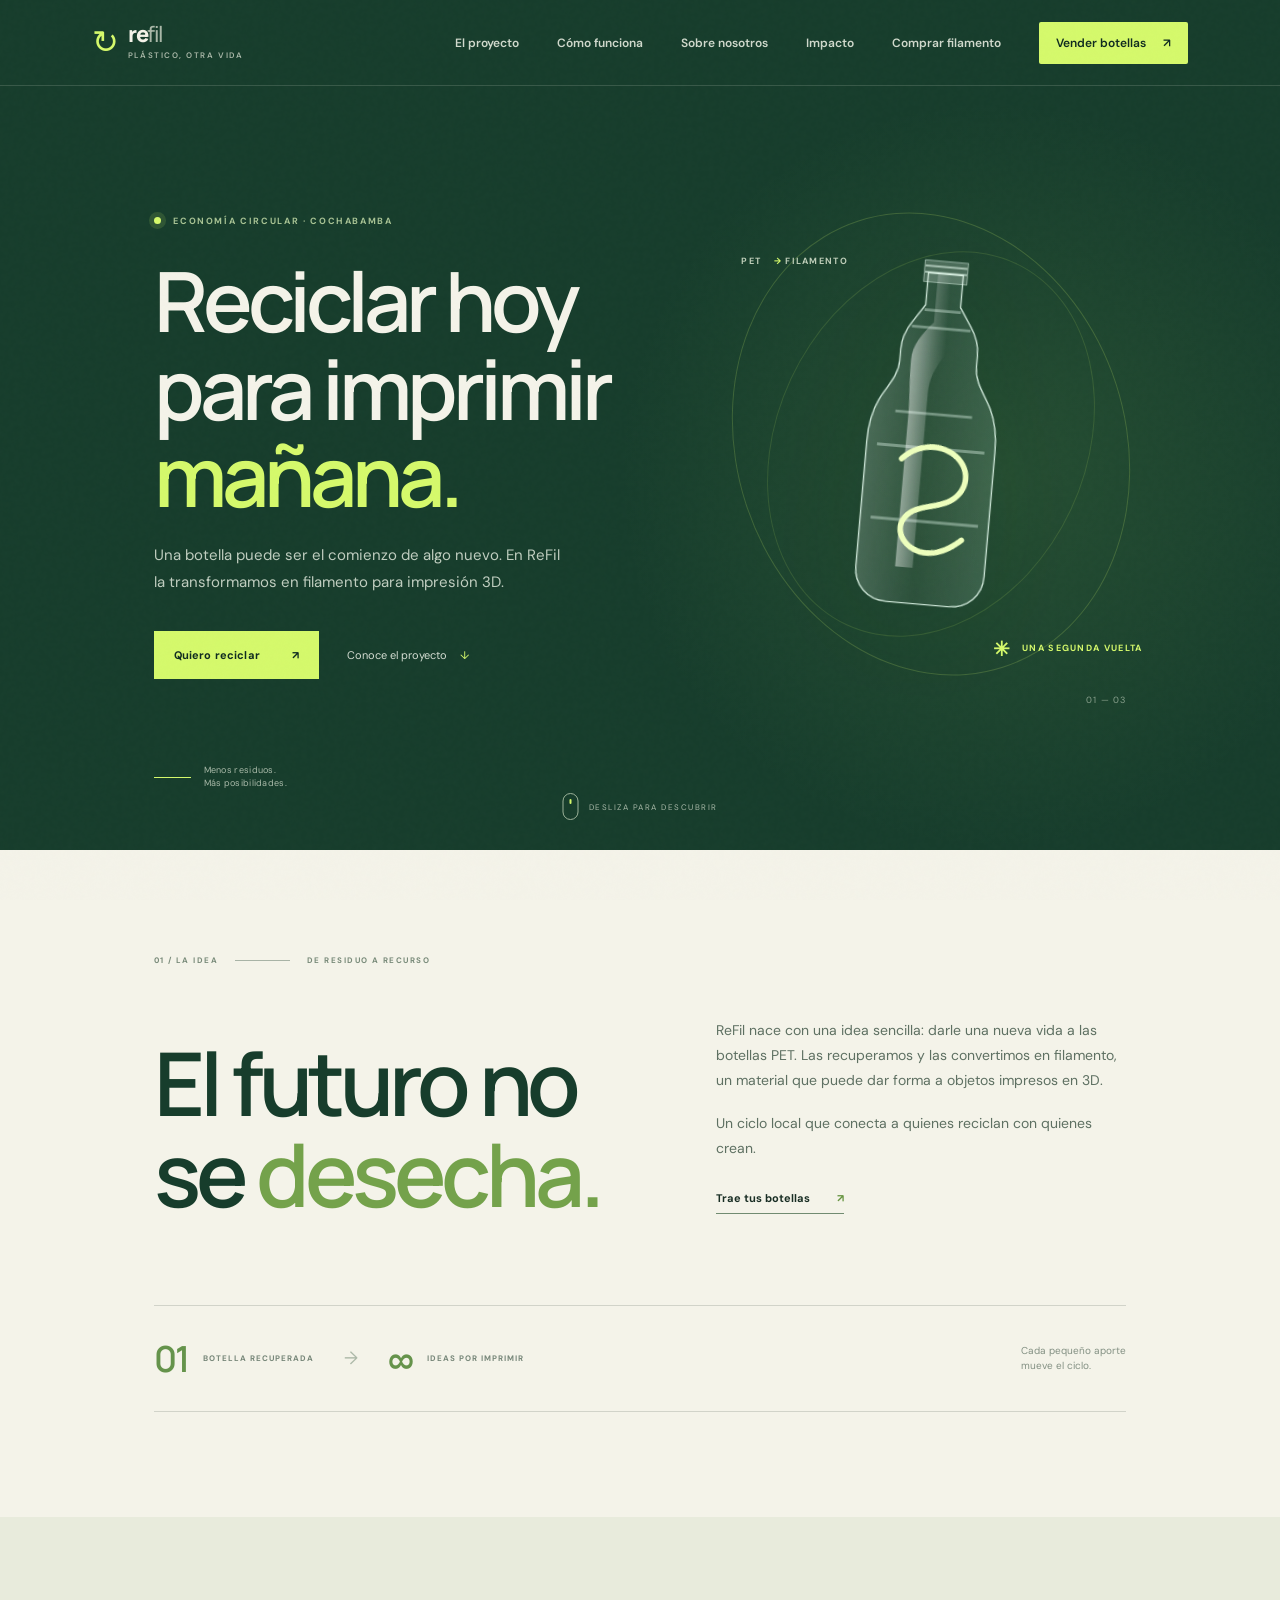
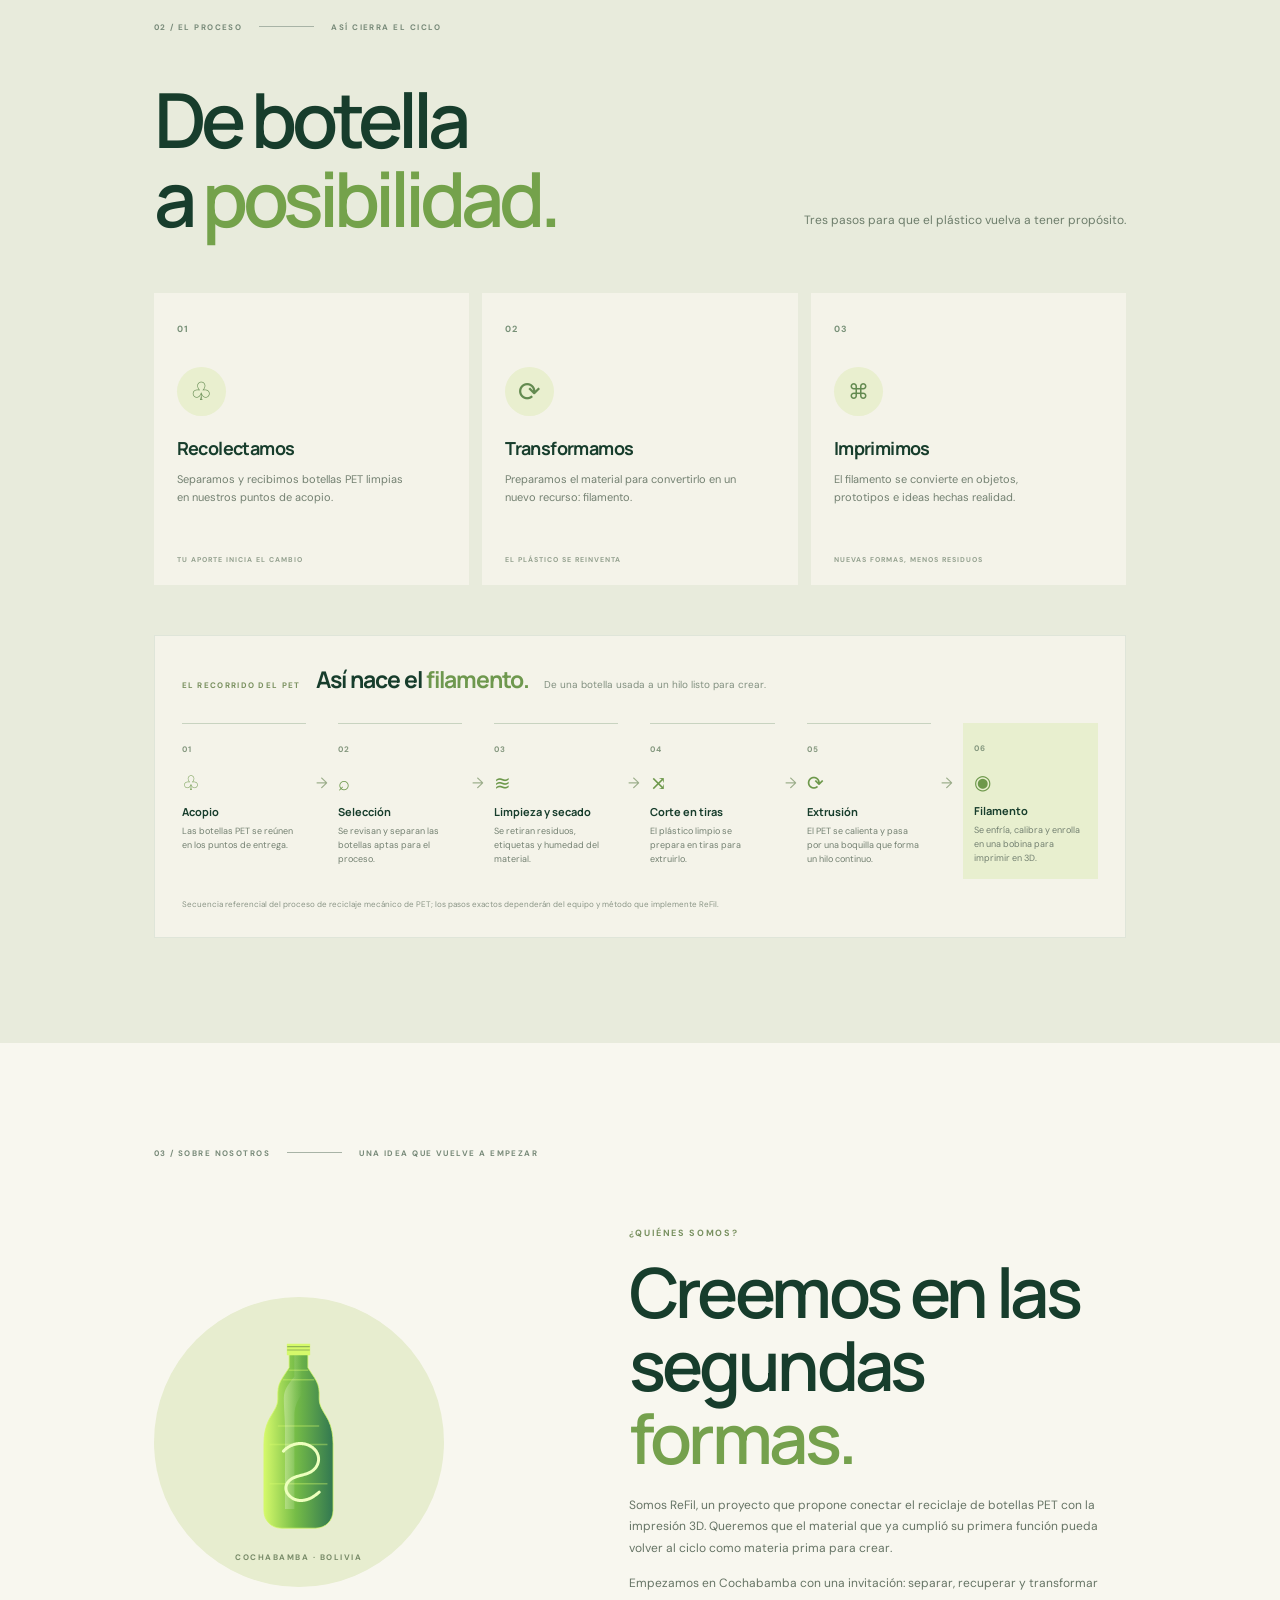
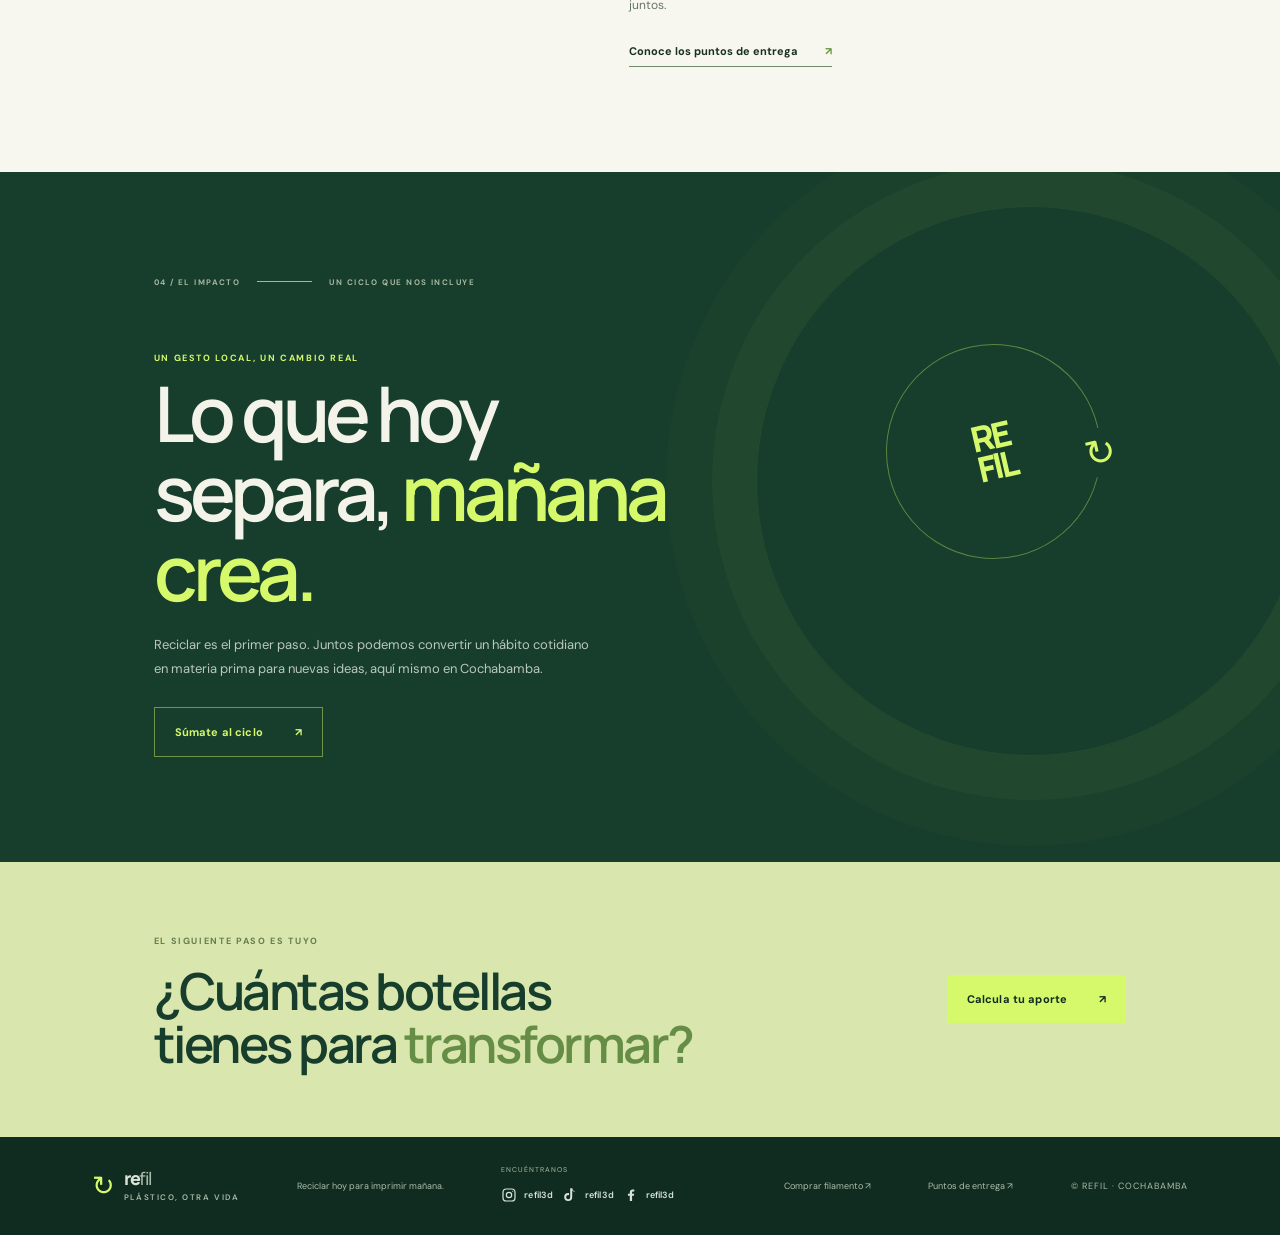
==== commit b7495709: "detalles finales" ====
--- a/index.html
+++ b/index.html
@@ -33,12 +33,12 @@
       <div class="hero-art reveal" aria-label="Ilustración de una botella transformándose en filamento de impresión 3D">
         <div class="art-orbit orbit-one"></div><div class="art-orbit orbit-two"></div>
         <div class="art-label label-top">PET <span>→</span> FILAMENTO</div>
-        <svg class="bottle-art" viewBox="0 0 300 540" role="img" aria-label="Botella verde reciclable">
-          <defs><linearGradient id="bottle" x1="0" x2="1"><stop stop-color="#d5f96b"/><stop offset=".46" stop-color="#75bc47"/><stop offset="1" stop-color="#327851"/></linearGradient><linearGradient id="shine" x1="0" x2="1"><stop stop-color="#fff" stop-opacity=".52"/><stop offset="1" stop-color="#fff" stop-opacity="0"/></linearGradient></defs>
-          <path d="M125 25h50v46l17 26c8 12 13 25 13 40v17c0 22 16 39 25 58 8 17 12 38 12 61v178c0 27-20 47-47 47H105c-27 0-47-20-47-47V273c0-23 4-44 12-61 9-19 25-36 25-58v-17c0-15 5-28 13-40l17-26V25Z" fill="url(#bottle)" stroke="#d5f96b" stroke-width="2"/>
-          <path d="M124 78h52M108 103h84M95 226h110M73 275h154M73 380h154" fill="none" stroke="#d5f96b" stroke-opacity=".38" stroke-width="4"/>
-          <path d="M111 152c0-23 12-38 28-57V25h20v115c-14 21-20 37-20 58v249h-25V230c0-27-3-45-3-78Z" fill="url(#shine)" opacity=".55"/>
-          <path d="M119 7h62v31h-62z" rx="6" fill="#d5f96b"/><path d="M120 15h60M120 24h60" stroke="#173d2c" stroke-opacity=".36" stroke-width="3"/>
+        <svg class="bottle-art" viewBox="0 0 300 540" role="img" aria-label="Botella transparente reciclable">
+          <defs><linearGradient id="bottle" x1="0" x2="1"><stop stop-color="#effff5" stop-opacity=".2"/><stop offset=".46" stop-color="#dff9ec" stop-opacity=".07"/><stop offset="1" stop-color="#c6f2dd" stop-opacity=".16"/></linearGradient><linearGradient id="shine" x1="0" x2="1"><stop stop-color="#fff" stop-opacity=".68"/><stop offset="1" stop-color="#fff" stop-opacity="0"/></linearGradient></defs>
+          <path d="M125 25h50v46l17 26c8 12 13 25 13 40v17c0 22 16 39 25 58 8 17 12 38 12 61v178c0 27-20 47-47 47H105c-27 0-47-20-47-47V273c0-23 4-44 12-61 9-19 25-36 25-58v-17c0-15 5-28 13-40l17-26V25Z" fill="url(#bottle)" stroke="#e8fff2" stroke-opacity=".82" stroke-width="2"/>
+          <path d="M124 78h52M108 103h84M95 226h110M73 275h154M73 380h154" fill="none" stroke="#e8fff2" stroke-opacity=".38" stroke-width="4"/>
+          <path d="M111 152c0-23 12-38 28-57V25h20v115c-14 21-20 37-20 58v249h-25V230c0-27-3-45-3-78Z" fill="url(#shine)" opacity=".7"/>
+          <path d="M119 7h62v31h-62z" rx="6" fill="#effff5" fill-opacity=".22" stroke="#e8fff2" stroke-opacity=".7"/><path d="M120 15h60M120 24h60" stroke="#e8fff2" stroke-opacity=".58" stroke-width="3"/>
           <path d="M110 293c21-23 55-27 78-9 20 16 20 42 3 58-19 18-51 13-67 31-19 21 1 48 27 51 22 2 39-9 54-22" fill="none" stroke="#edffbd" stroke-width="8" stroke-linecap="round" stroke-dasharray="2 1"/>
         </svg>
         <div class="art-label label-bottom"><span class="spark">✳</span> UNA SEGUNDA VUELTA</div>
--- a/extra.css
+++ b/extra.css
@@ -6,3 +6,4 @@
 .shop-page{background:var(--paper)}.shop-hero{background:var(--forest);color:var(--paper);padding:105px 10% 88px;min-height:690px}.shop-crumb{font-size:9px;color:#a3b59e;margin-bottom:32px}.shop-crumb a{color:var(--lime)}.shop-grid{display:grid;grid-template-columns:1fr 1fr;gap:8%;align-items:center;max-width:1200px;margin:auto}.spool-stage{height:490px;position:relative;display:grid;place-items:center;overflow:hidden}.spool-orbit{position:absolute;width:390px;height:390px;border:1px solid #d5f96b38;border-radius:50%;box-shadow:0 0 0 33px #d5f96b08,0 0 0 70px #d5f96b05}.spool-art{z-index:1;position:relative;width:min(100%,430px);filter:drop-shadow(0 28px 30px #07150d55);animation:float 6s ease-in-out infinite}.spool-caption,.spool-index{position:absolute;z-index:2;font-size:8px;letter-spacing:1.5px;font-weight:700;color:#b9cbb1}.spool-caption{top:37px;left:10px}.spool-index{bottom:26px;right:0;color:var(--lime)}.shop-copy{max-width:480px;padding:12px 0}.product-kicker{margin:29px 0 0;color:#a8c394;font-size:9px;letter-spacing:1.4px;font-weight:700}.shop-copy h1{font:600 clamp(48px,5.7vw,73px)/1.03 var(--display);letter-spacing:-4px;margin:15px 0 15px;color:var(--paper)}.shop-copy h1 em{font-style:normal;color:var(--lime)}.shop-description{max-width:420px;color:#c0cec0;font-size:12px;line-height:1.8;margin:0}.shop-price{margin-top:24px;display:flex;align-items:baseline;gap:10px;flex-wrap:wrap}.shop-price strong{font:700 38px var(--display);letter-spacing:-1.6px;color:var(--lime)}.shop-price>span{font-size:11px;color:#d6dfd2}.shop-price i{font-style:normal;font-size:8px;letter-spacing:.4px;color:#96aa92;margin-left:5px}.shop-facts{display:flex;gap:20px;padding:18px 0;margin-top:7px;border-top:1px solid #ffffff20;border-bottom:1px solid #ffffff20}.shop-facts>div{display:flex;gap:9px;align-items:center;flex:1}.fact-icon{width:29px;height:29px;border-radius:50%;background:#d5f96b1c;color:var(--lime);display:grid;place-items:center;font-size:17px;flex-shrink:0}.shop-facts b,.shop-facts small{display:block}.shop-facts b{font-size:9px;color:#e7eddf}.shop-facts small{font-size:8px;color:#a4b5a0;margin-top:4px}.quantity-label{display:block;font-size:9px;font-weight:700;margin:18px 0 8px;color:#d8e1d5}.quantity-control{width:133px;height:37px;border:1px solid #ffffff45;display:flex;align-items:center}.quantity-control button{width:37px;height:35px;border:0;background:transparent;color:var(--lime);font-size:18px;cursor:pointer}.quantity-control input{width:57px;border:0;background:transparent;color:#f4f3e9;text-align:center;font:600 12px var(--sans);outline:0;appearance:textfield;-moz-appearance:textfield}.quantity-control input::-webkit-inner-spin-button,.quantity-control input::-webkit-outer-spin-button{appearance:none;margin:0}.shop-total{display:flex;justify-content:space-between;align-items:center;max-width:300px;margin-top:16px;font-size:10px;color:#b9c9b4}.shop-total strong{font:700 18px var(--display);color:#f4f3e9}.add-order{border:0;margin-top:13px;min-width:205px;justify-content:space-between;cursor:pointer}.order-feedback{font-size:10px;line-height:1.5;color:var(--lime);min-height:15px;margin:9px 0 0}.shop-note{max-width:390px;font-size:8px;line-height:1.65;color:#91a58e;margin:4px 0 0}.shop-cycle{padding:48px 12%;background:#e8ebdc;display:flex;align-items:center;gap:27px}.cycle-mark{width:55px;height:55px;border:1px solid #84a66a;border-radius:50%;display:grid;place-items:center;font-size:33px;color:#6d984b;flex-shrink:0}.shop-cycle .eyebrow{font-size:8px;color:#79905f;margin:0 0 9px}.shop-cycle h2{font:700 23px/1.15 var(--display);letter-spacing:-1px;color:var(--forest);margin:0}.shop-cycle>div:nth-child(2)>p:last-child{font-size:10px;color:#718071;margin:8px 0 0}.shop-cycle>.text-link{margin-left:auto;color:#51684f;white-space:nowrap}.shop-cycle>.text-link span{color:#6d984b}
 @media(max-width:850px){.shop-hero{padding:100px 7% 70px}.shop-grid{gap:4%}.spool-stage{height:420px}.shop-copy h1{font-size:58px}.shop-facts{gap:10px}.main-nav{gap:13px}.main-nav>a{font-size:9px}}
 @media(max-width:620px){.shop-hero{padding:48px 7% 55px}.shop-crumb{margin-bottom:15px}.shop-grid{grid-template-columns:1fr;gap:5px}.spool-stage{height:310px;max-width:390px;width:100%;margin:auto}.spool-orbit{width:270px;height:270px}.spool-art{width:300px}.spool-caption{top:16px;left:0}.spool-index{bottom:15px;right:0}.shop-copy{padding:15px 0 0}.product-kicker{margin-top:20px}.shop-copy h1{font-size:53px;letter-spacing:-3px}.shop-description{font-size:11px}.shop-facts{gap:10px}.shop-facts b{font-size:8px}.shop-facts small{font-size:7px}.shop-price strong{font-size:34px}.shop-cycle{padding:32px 7%;display:grid;grid-template-columns:45px 1fr;gap:15px}.cycle-mark{width:43px;height:43px;font-size:27px}.shop-cycle h2{font-size:20px}.shop-cycle>.text-link{grid-column:2;margin-left:0}.main-nav{gap:20px}.main-nav>a{font-size:12px}}
+.spool-orbit{left:50%;top:50%;transform:translate(-50%,-50%)}.spool-art{position:absolute;left:50%;top:50%;transform:translate(-50%,-50%);animation:spool-float 6s ease-in-out infinite}.spool-caption{left:0}.spool-index{right:0}@keyframes spool-float{0%,100%{transform:translate(-50%,-50%) rotate(0deg)}50%{transform:translate(-50%,calc(-50% - 9px)) rotate(.8deg)}}
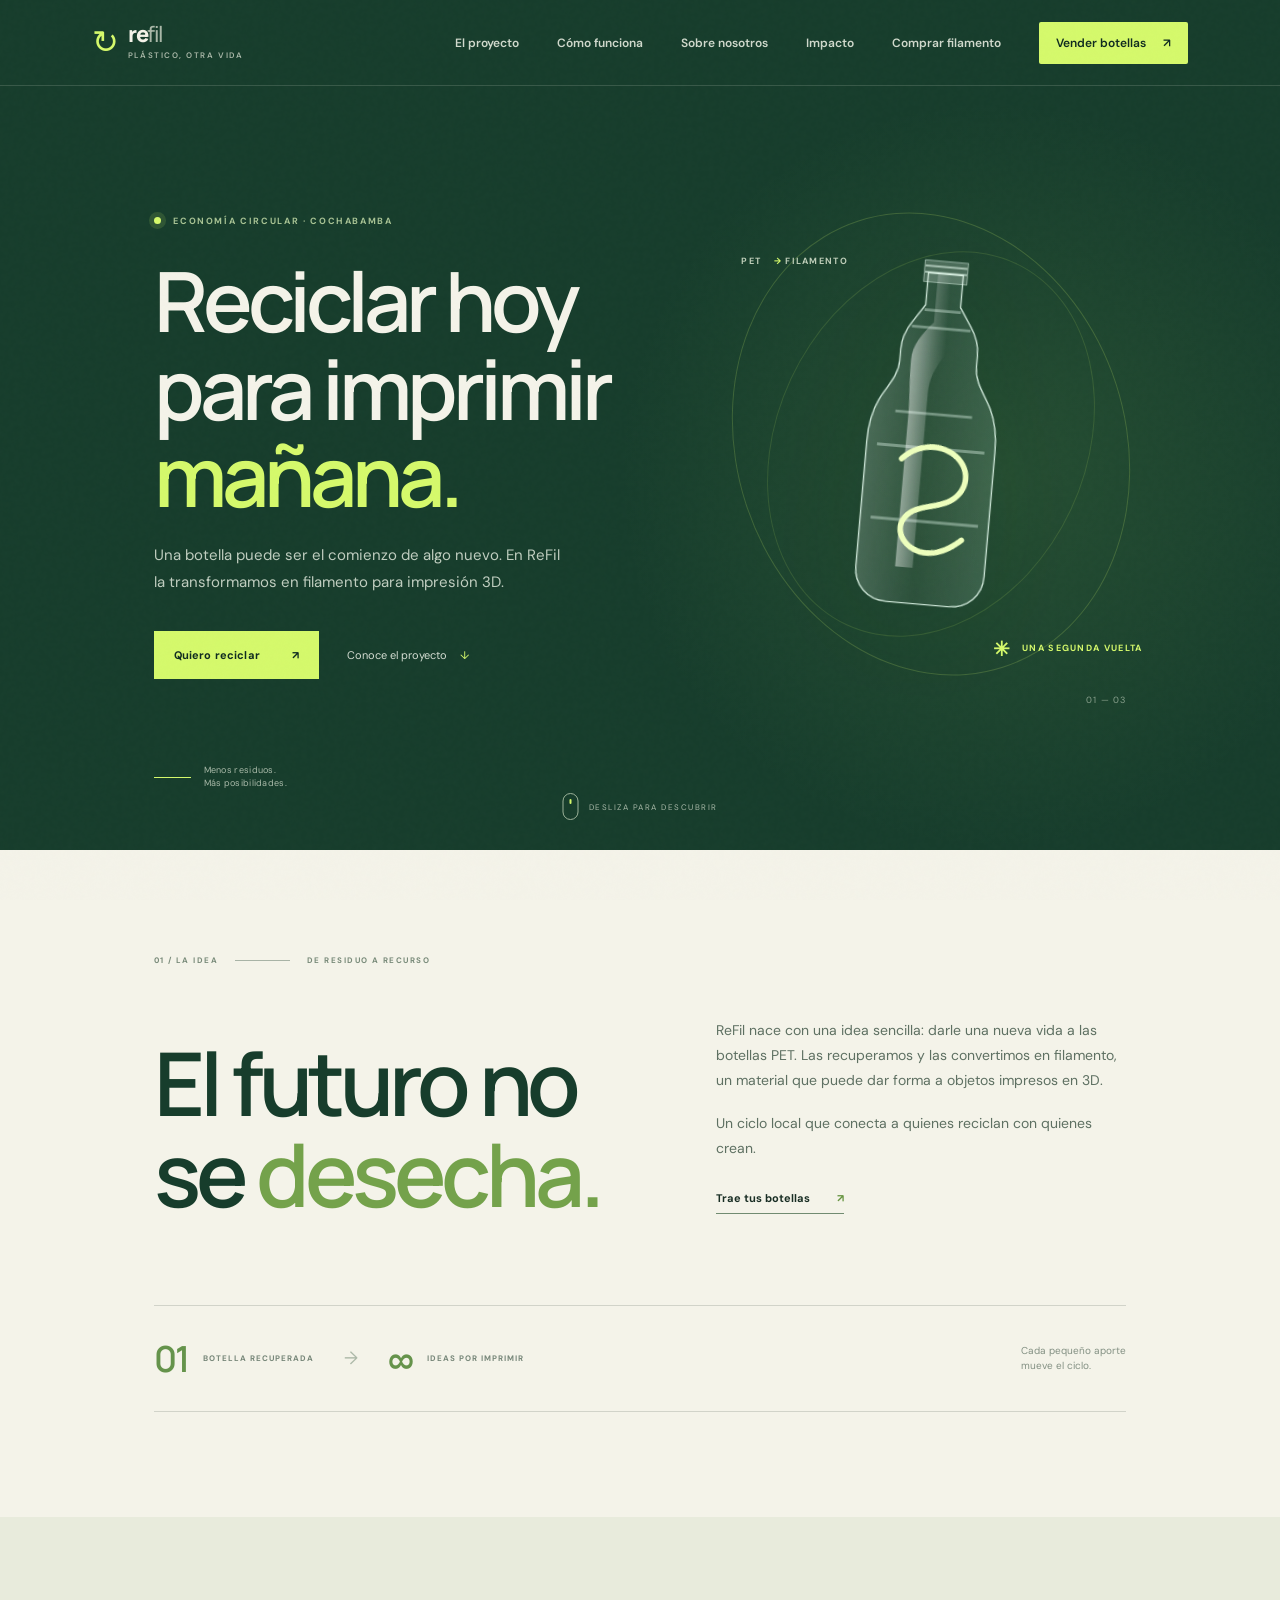
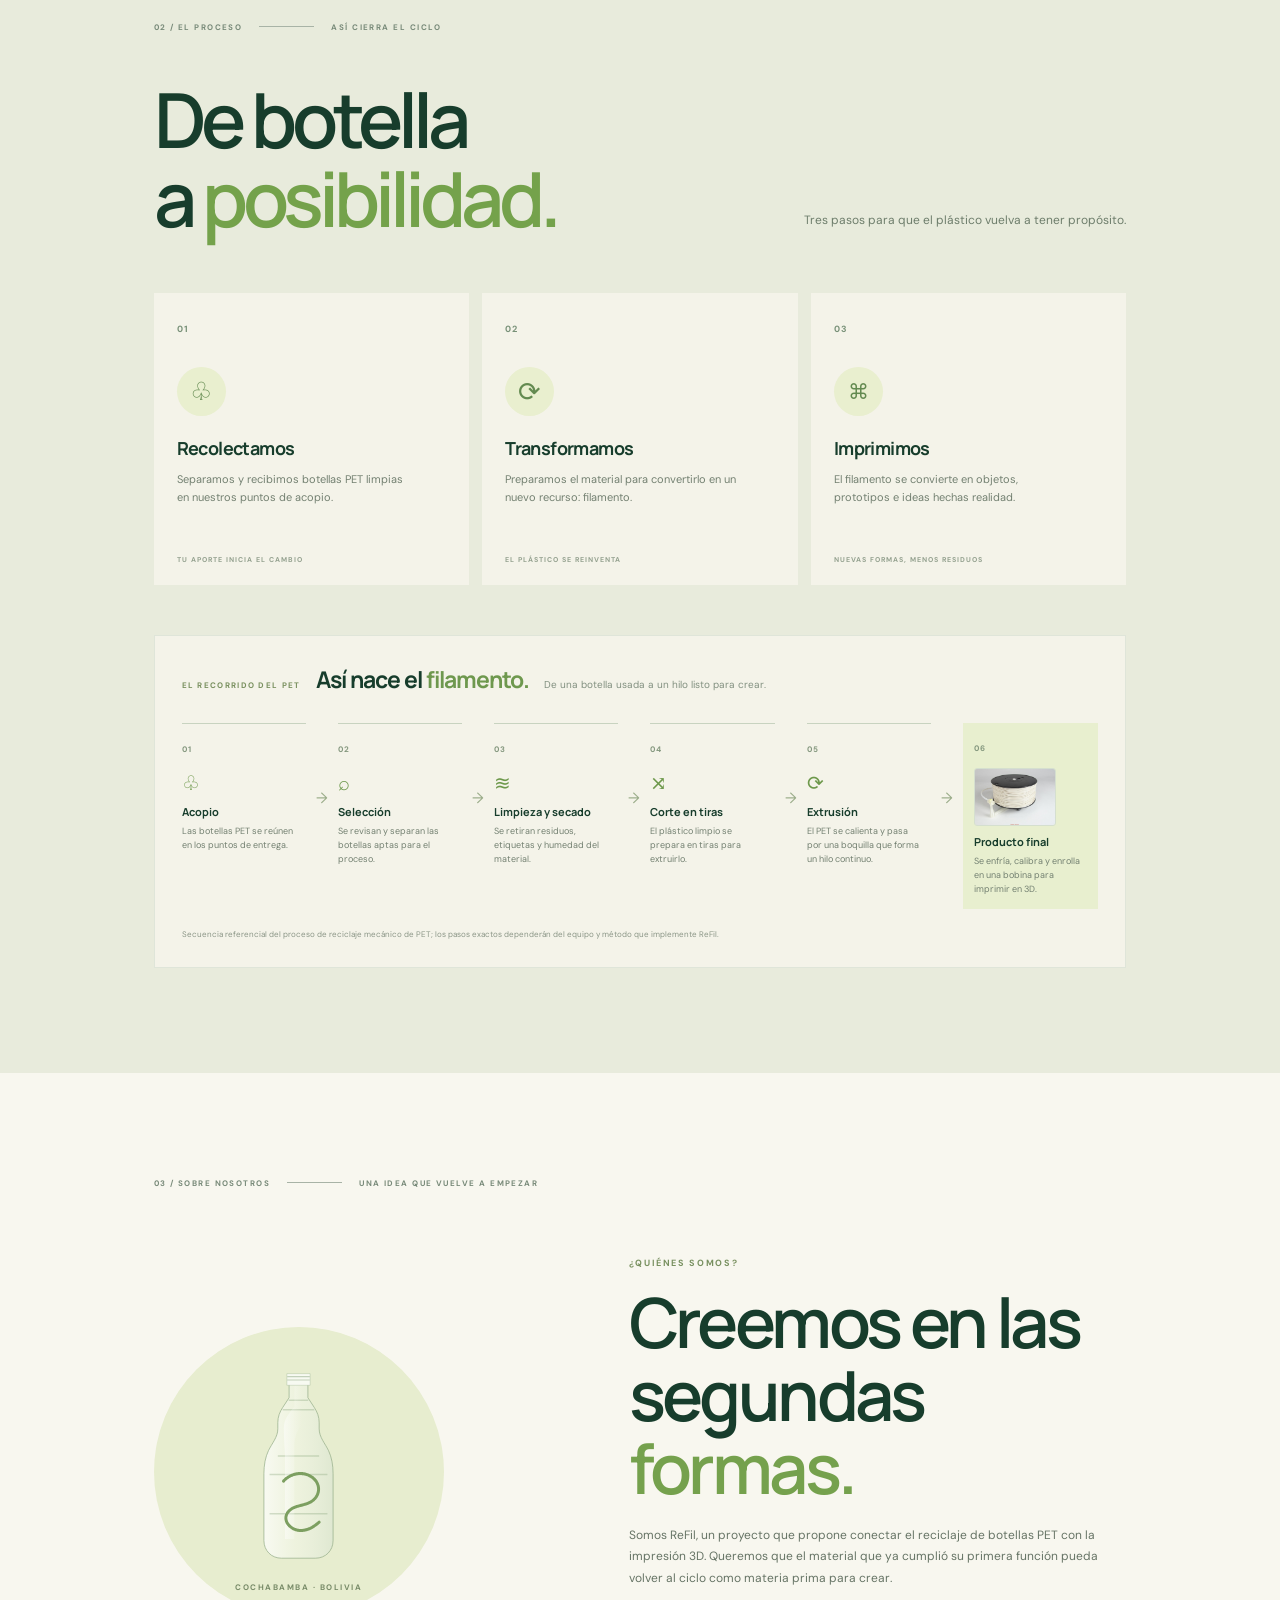
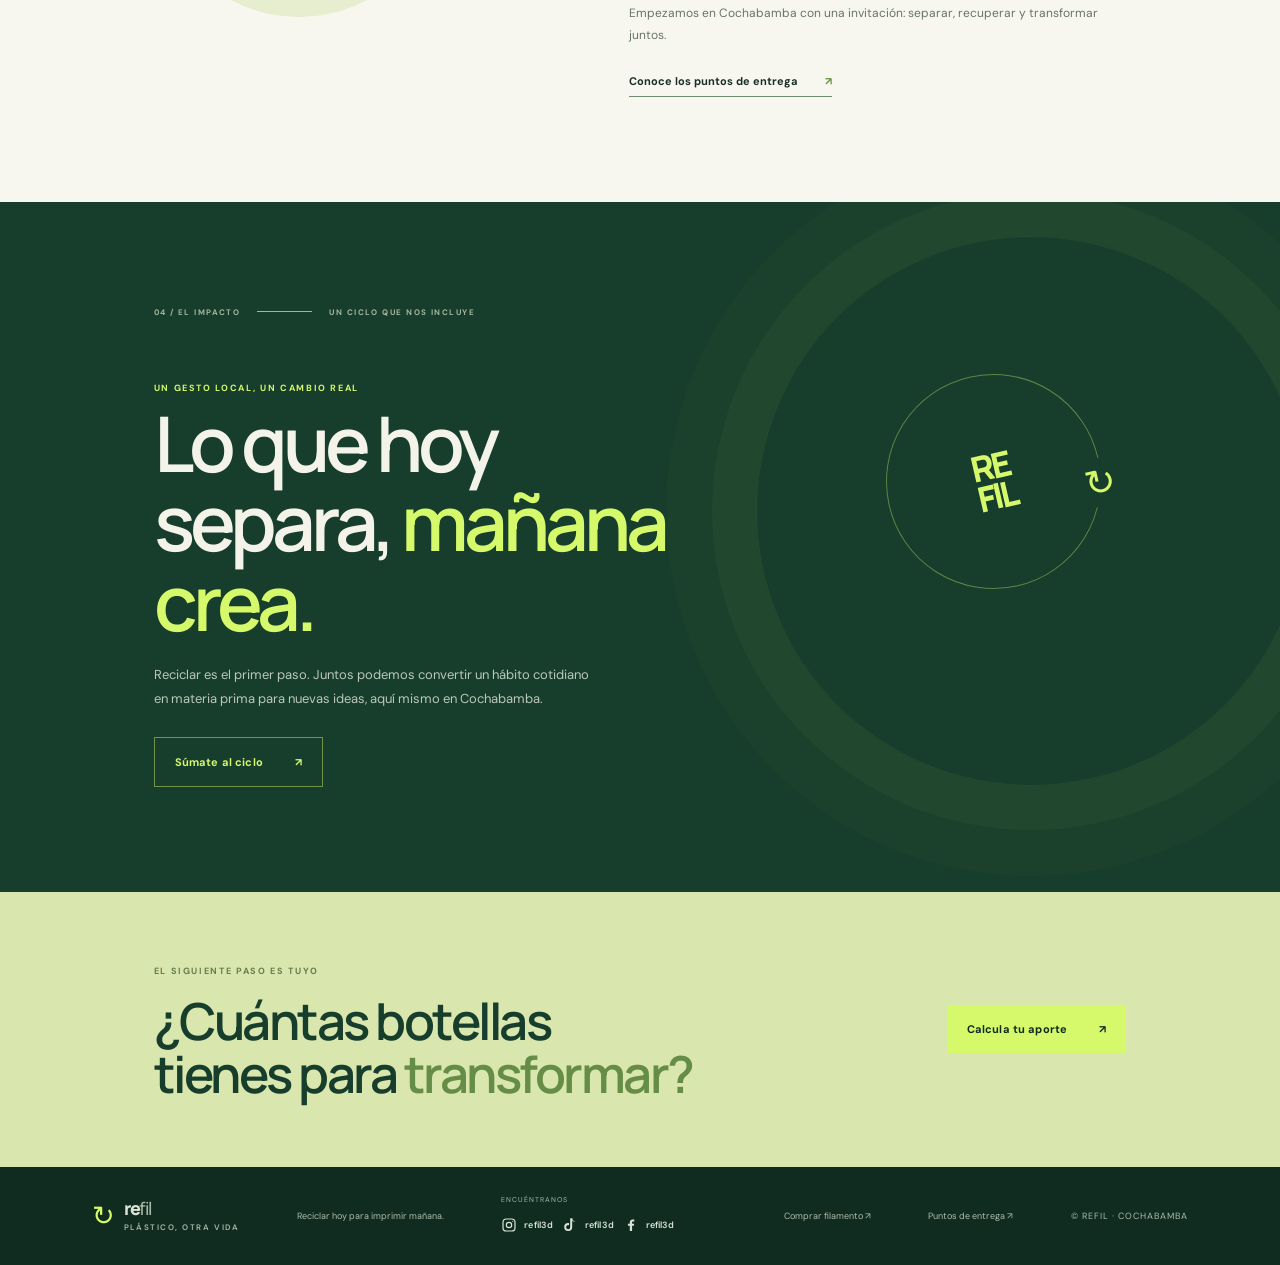
==== commit 084c049c: "agregar animacion" ====
--- a/index.html
+++ b/index.html
@@ -67,14 +67,14 @@
           <article class="journey-step"><span class="journey-number">03</span><span class="journey-symbol">≋</span><h4>Limpieza y secado</h4><p>Se retiran residuos, etiquetas y humedad del material.</p></article><span class="journey-arrow">→</span>
           <article class="journey-step"><span class="journey-number">04</span><span class="journey-symbol">⤨</span><h4>Corte en tiras</h4><p>El plástico limpio se prepara en tiras para extruirlo.</p></article><span class="journey-arrow">→</span>
           <article class="journey-step"><span class="journey-number">05</span><span class="journey-symbol">⟳</span><h4>Extrusión</h4><p>El PET se calienta y pasa por una boquilla que forma un hilo continuo.</p></article><span class="journey-arrow">→</span>
-          <article class="journey-step journey-finish"><span class="journey-number">06</span><span class="journey-symbol">◉</span><h4>Filamento</h4><p>Se enfría, calibra y enrolla en una bobina para imprimir en 3D.</p></article>
+          <article class="journey-step journey-finish"><span class="journey-number">06</span><img class="journey-product" src="assets/rollo-filamento-real.jpg" alt="Rollo de filamento terminado listo para impresión 3D" /><h4>Producto final</h4><p>Se enfría, calibra y enrolla en una bobina para imprimir en 3D.</p></article>
         </div>
         <p class="journey-note">Secuencia referencial del proceso de reciclaje mecánico de PET; los pasos exactos dependerán del equipo y método que implemente ReFil.</p>
       </div>
     </section>
     <section class="about-section section-pad" id="nosotros">
       <div class="section-kicker reveal"><span>03 / SOBRE NOSOTROS</span><span class="kicker-rule"></span><span>UNA IDEA QUE VUELVE A EMPEZAR</span></div>
-      <div class="about-grid"><div class="about-mark reveal"><svg class="about-logo" viewBox="0 0 300 540" role="img" aria-label="Botella ReFil, como en la portada"><defs><linearGradient id="aboutBottle" x1="0" x2="1"><stop stop-color="#d5f96b"/><stop offset=".46" stop-color="#75bc47"/><stop offset="1" stop-color="#327851"/></linearGradient><linearGradient id="aboutShine" x1="0" x2="1"><stop stop-color="#fff" stop-opacity=".52"/><stop offset="1" stop-color="#fff" stop-opacity="0"/></linearGradient></defs><path d="M125 25h50v46l17 26c8 12 13 25 13 40v17c0 22 16 39 25 58 8 17 12 38 12 61v178c0 27-20 47-47 47H105c-27 0-47-20-47-47V273c0-23 4-44 12-61 9-19 25-36 25-58v-17c0-15 5-28 13-40l17-26V25Z" fill="url(#aboutBottle)" stroke="#d5f96b" stroke-width="2"/><path d="M124 78h52M108 103h84M95 226h110M73 275h154M73 380h154" fill="none" stroke="#d5f96b" stroke-opacity=".38" stroke-width="4"/><path d="M111 152c0-23 12-38 28-57V25h20v115c-14 21-20 37-20 58v249h-25V230c0-27-3-45-3-78Z" fill="url(#aboutShine)" opacity=".55"/><path d="M119 7h62v31h-62z" rx="6" fill="#d5f96b"/><path d="M120 15h60M120 24h60" stroke="#173d2c" stroke-opacity=".36" stroke-width="3"/><path d="M110 293c21-23 55-27 78-9 20 16 20 42 3 58-19 18-51 13-67 31-19 21 1 48 27 51 22 2 39-9 54-22" fill="none" stroke="#edffbd" stroke-width="8" stroke-linecap="round" stroke-dasharray="2 1"/></svg><small>COCHABAMBA · BOLIVIA</small></div><div class="about-copy reveal"><p class="eyebrow">¿QUIÉNES SOMOS?</p><h2>Creemos en las<br />segundas <em>formas.</em></h2><p>Somos ReFil, un proyecto que propone conectar el reciclaje de botellas PET con la impresión 3D. Queremos que el material que ya cumplió su primera función pueda volver al ciclo como materia prima para crear.</p><p>Empezamos en Cochabamba con una invitación: separar, recuperar y transformar juntos.</p><a class="arrow-link" href="vender.html">Conoce los puntos de entrega <span>↗</span></a></div></div>
+      <div class="about-grid"><div class="about-mark reveal"><svg class="about-logo" viewBox="0 0 300 540" role="img" aria-label="Botella PET blanca y transparente ReFil"><defs><linearGradient id="aboutBottle" x1="0" x2="1"><stop stop-color="#fff" stop-opacity=".72"/><stop offset=".46" stop-color="#f8fbf4" stop-opacity=".4"/><stop offset="1" stop-color="#d9e4d2" stop-opacity=".58"/></linearGradient><linearGradient id="aboutShine" x1="0" x2="1"><stop stop-color="#fff" stop-opacity=".86"/><stop offset="1" stop-color="#fff" stop-opacity="0"/></linearGradient></defs><path d="M125 25h50v46l17 26c8 12 13 25 13 40v17c0 22 16 39 25 58 8 17 12 38 12 61v178c0 27-20 47-47 47H105c-27 0-47-20-47-47V273c0-23 4-44 12-61 9-19 25-36 25-58v-17c0-15 5-28 13-40l17-26V25Z" fill="url(#aboutBottle)" stroke="#91aa85" stroke-opacity=".9" stroke-width="2"/><path d="M124 78h52M108 103h84M95 226h110M73 275h154M73 380h154" fill="none" stroke="#91aa85" stroke-opacity=".38" stroke-width="4"/><path d="M111 152c0-23 12-38 28-57V25h20v115c-14 21-20 37-20 58v249h-25V230c0-27-3-45-3-78Z" fill="url(#aboutShine)" opacity=".55"/><path d="M119 7h62v31h-62z" rx="6" fill="#f7faf1" stroke="#91aa85" stroke-opacity=".85"/><path d="M120 15h60M120 24h60" stroke="#829b76" stroke-opacity=".45" stroke-width="3"/><path d="M110 293c21-23 55-27 78-9 20 16 20 42 3 58-19 18-51 13-67 31-19 21 1 48 27 51 22 2 39-9 54-22" fill="none" stroke="#7c9f60" stroke-width="8" stroke-linecap="round" stroke-dasharray="2 1"/></svg><small>COCHABAMBA · BOLIVIA</small></div><div class="about-copy reveal"><p class="eyebrow">¿QUIÉNES SOMOS?</p><h2>Creemos en las<br />segundas <em>formas.</em></h2><p>Somos ReFil, un proyecto que propone conectar el reciclaje de botellas PET con la impresión 3D. Queremos que el material que ya cumplió su primera función pueda volver al ciclo como materia prima para crear.</p><p>Empezamos en Cochabamba con una invitación: separar, recuperar y transformar juntos.</p><a class="arrow-link" href="vender.html">Conoce los puntos de entrega <span>↗</span></a></div></div>
     </section>
     <section class="impact-section section-pad" id="impacto"><div class="impact-orb"></div><div class="section-kicker reveal"><span>04 / EL IMPACTO</span><span class="kicker-rule"></span><span>UN CICLO QUE NOS INCLUYE</span></div><div class="impact-content reveal"><p class="eyebrow">UN GESTO LOCAL, UN CAMBIO REAL</p><h2>Lo que hoy<br />separa, <em>mañana crea.</em></h2><p>Reciclar es el primer paso. Juntos podemos convertir un hábito cotidiano en materia prima para nuevas ideas, aquí mismo en Cochabamba.</p><a class="button button-dark" href="vender.html">Súmate al ciclo <span>↗</span></a></div><div class="impact-stamp">RE<br />FIL<br /><span>↻</span></div></section>
     <section class="cta-band"><div><span class="eyebrow">EL SIGUIENTE PASO ES TUYO</span><h2>¿Cuántas botellas<br />tienes para <em>transformar?</em></h2></div><a class="button button-lime" href="vender.html">Calcula tu aporte <span>↗</span></a></section>
--- a/extra.css
+++ b/extra.css
@@ -7,3 +7,5 @@
 @media(max-width:850px){.shop-hero{padding:100px 7% 70px}.shop-grid{gap:4%}.spool-stage{height:420px}.shop-copy h1{font-size:58px}.shop-facts{gap:10px}.main-nav{gap:13px}.main-nav>a{font-size:9px}}
 @media(max-width:620px){.shop-hero{padding:48px 7% 55px}.shop-crumb{margin-bottom:15px}.shop-grid{grid-template-columns:1fr;gap:5px}.spool-stage{height:310px;max-width:390px;width:100%;margin:auto}.spool-orbit{width:270px;height:270px}.spool-art{width:300px}.spool-caption{top:16px;left:0}.spool-index{bottom:15px;right:0}.shop-copy{padding:15px 0 0}.product-kicker{margin-top:20px}.shop-copy h1{font-size:53px;letter-spacing:-3px}.shop-description{font-size:11px}.shop-facts{gap:10px}.shop-facts b{font-size:8px}.shop-facts small{font-size:7px}.shop-price strong{font-size:34px}.shop-cycle{padding:32px 7%;display:grid;grid-template-columns:45px 1fr;gap:15px}.cycle-mark{width:43px;height:43px;font-size:27px}.shop-cycle h2{font-size:20px}.shop-cycle>.text-link{grid-column:2;margin-left:0}.main-nav{gap:20px}.main-nav>a{font-size:12px}}
 .spool-orbit{left:50%;top:50%;transform:translate(-50%,-50%)}.spool-art{position:absolute;left:50%;top:50%;transform:translate(-50%,-50%);animation:spool-float 6s ease-in-out infinite}.spool-caption{left:0}.spool-index{right:0}@keyframes spool-float{0%,100%{transform:translate(-50%,-50%) rotate(0deg)}50%{transform:translate(-50%,calc(-50% - 9px)) rotate(.8deg)}}
+
+.journey-product{display:block;width:82px;height:58px;margin:12px 0 8px;object-fit:cover;border-radius:3px;border:1px solid #d5dfcf}
